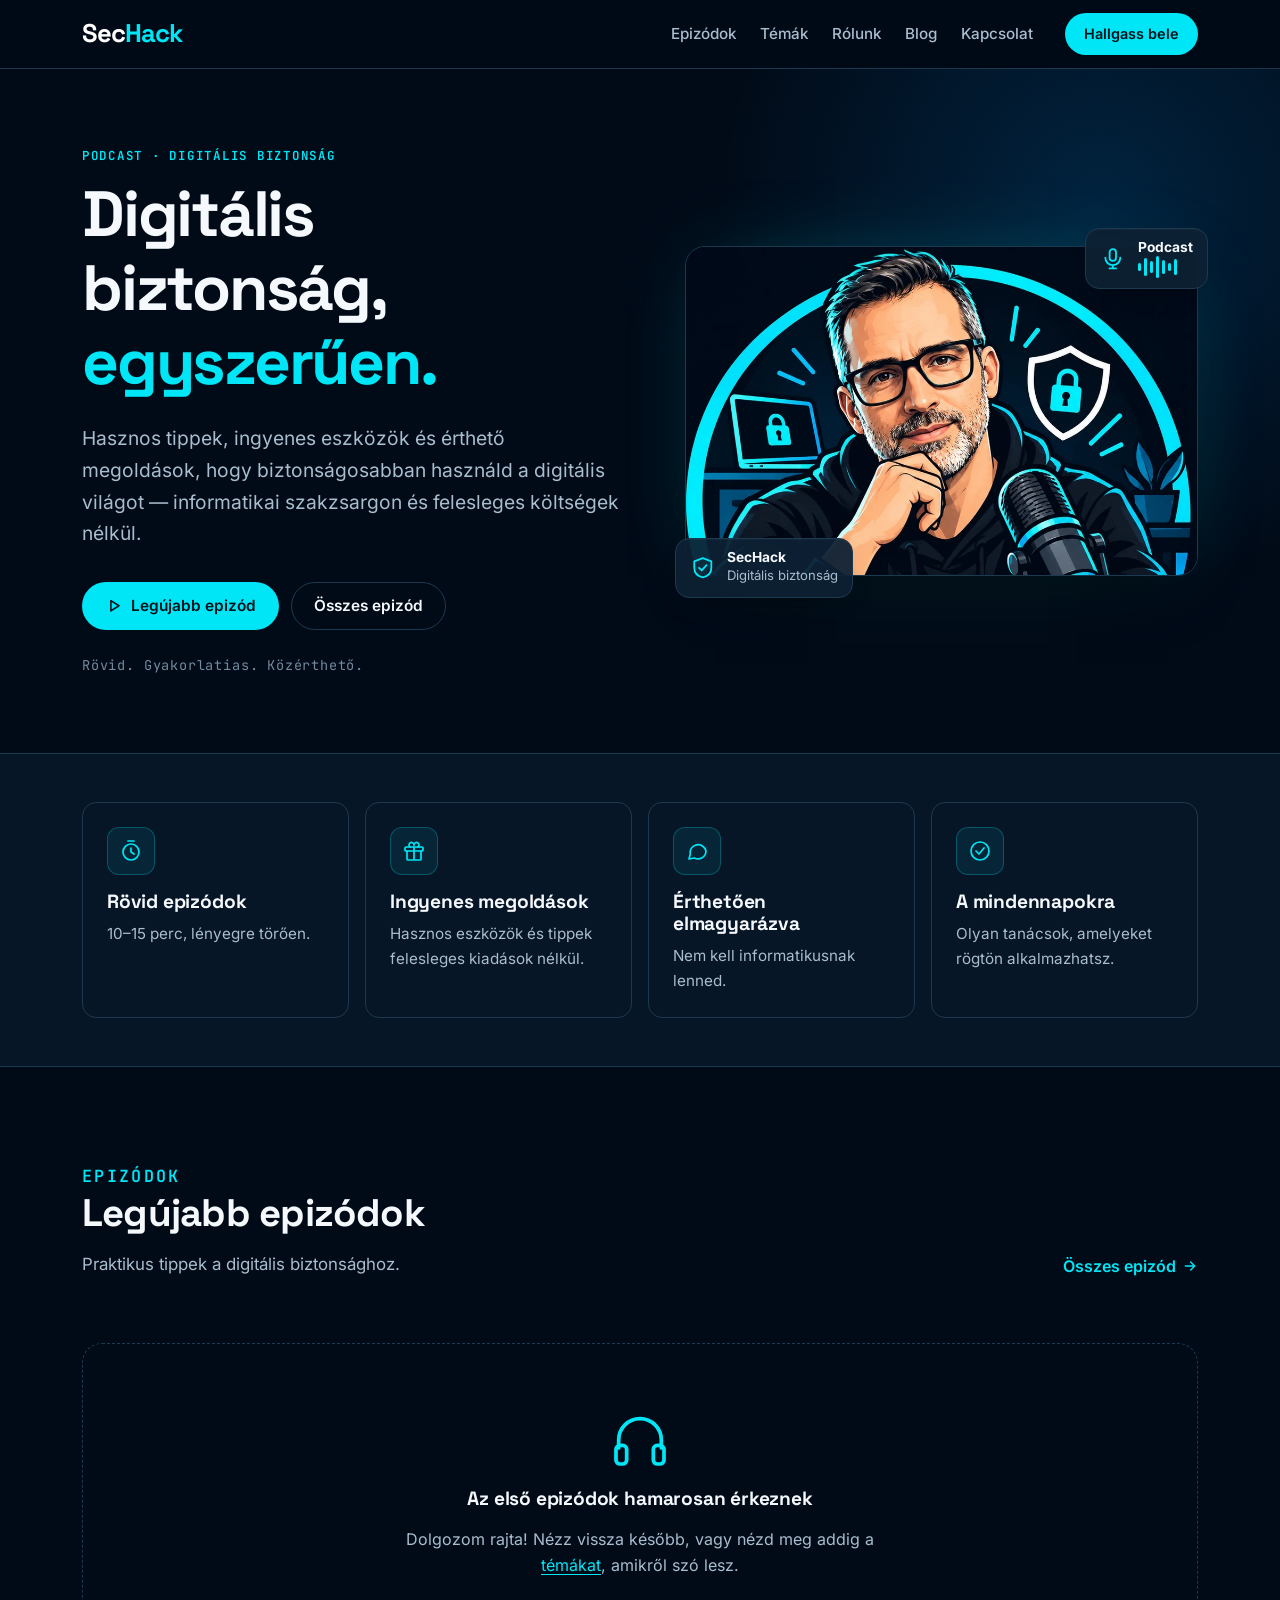
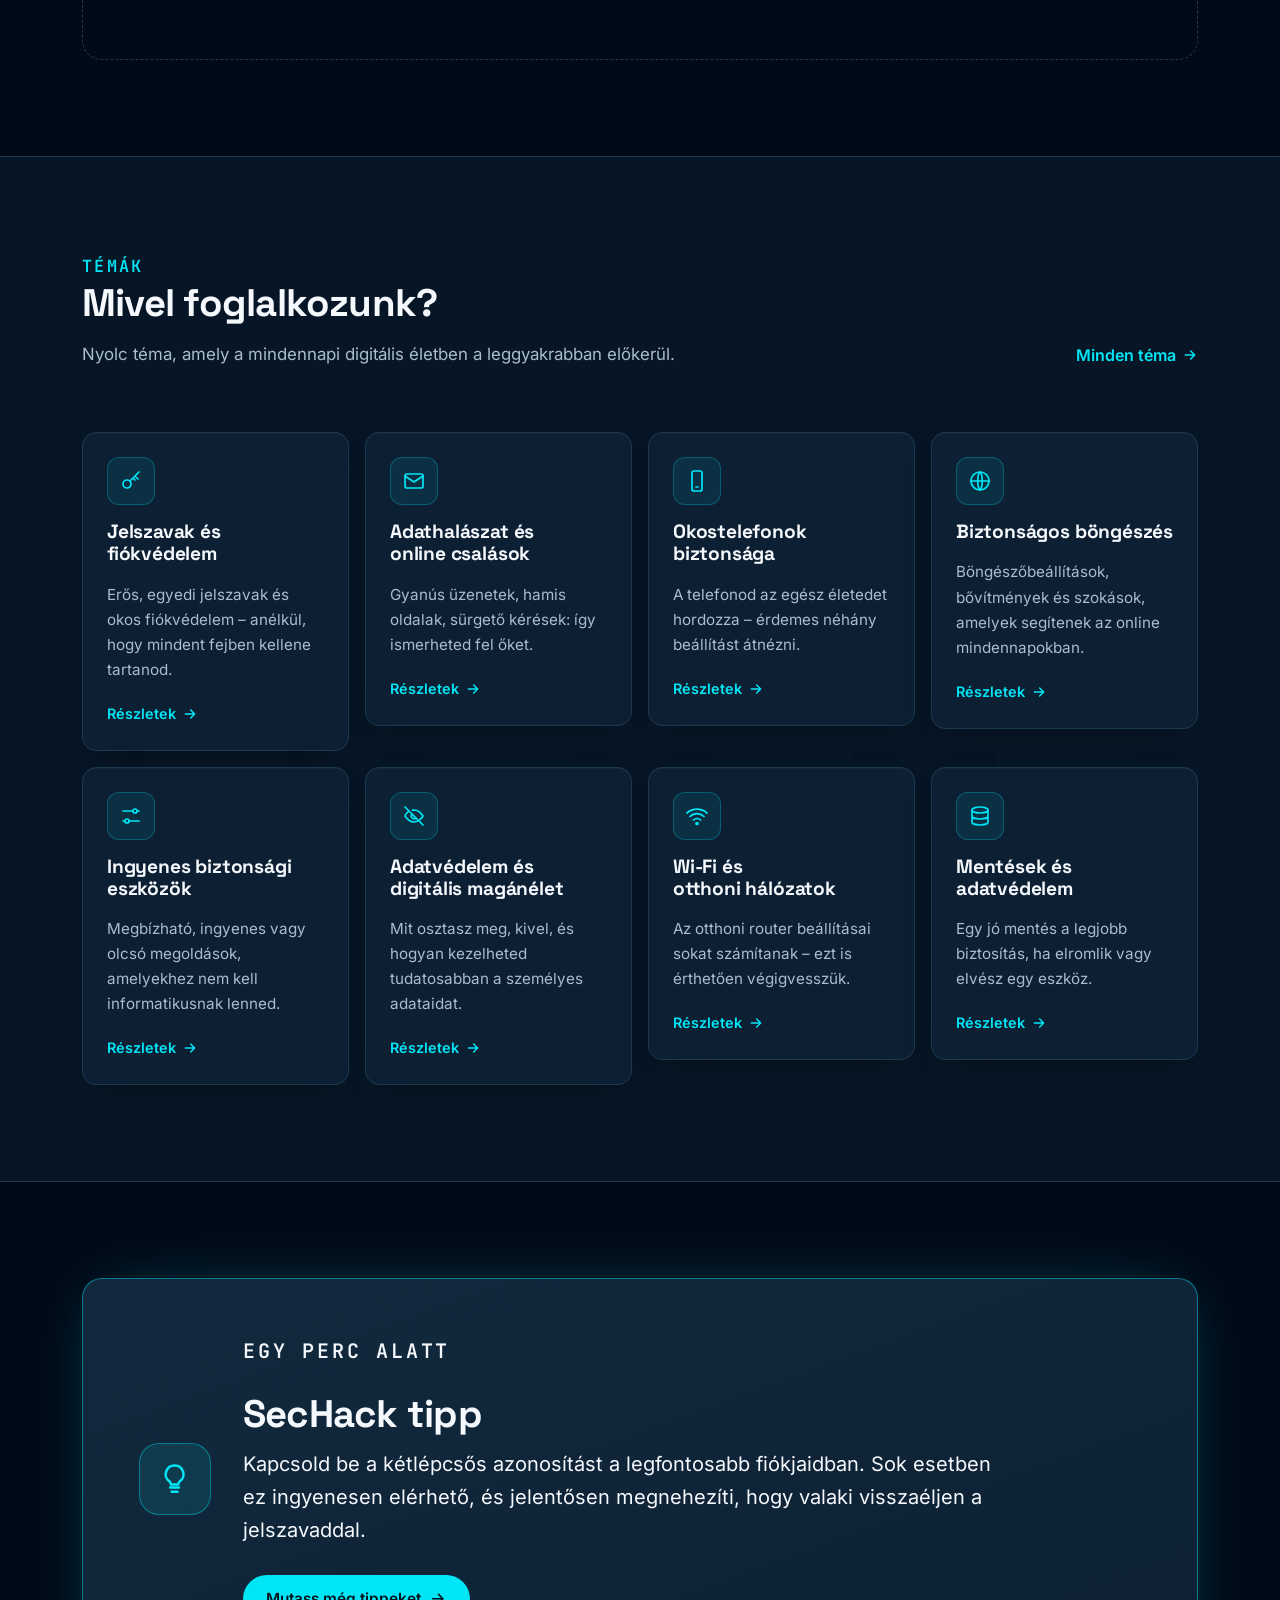
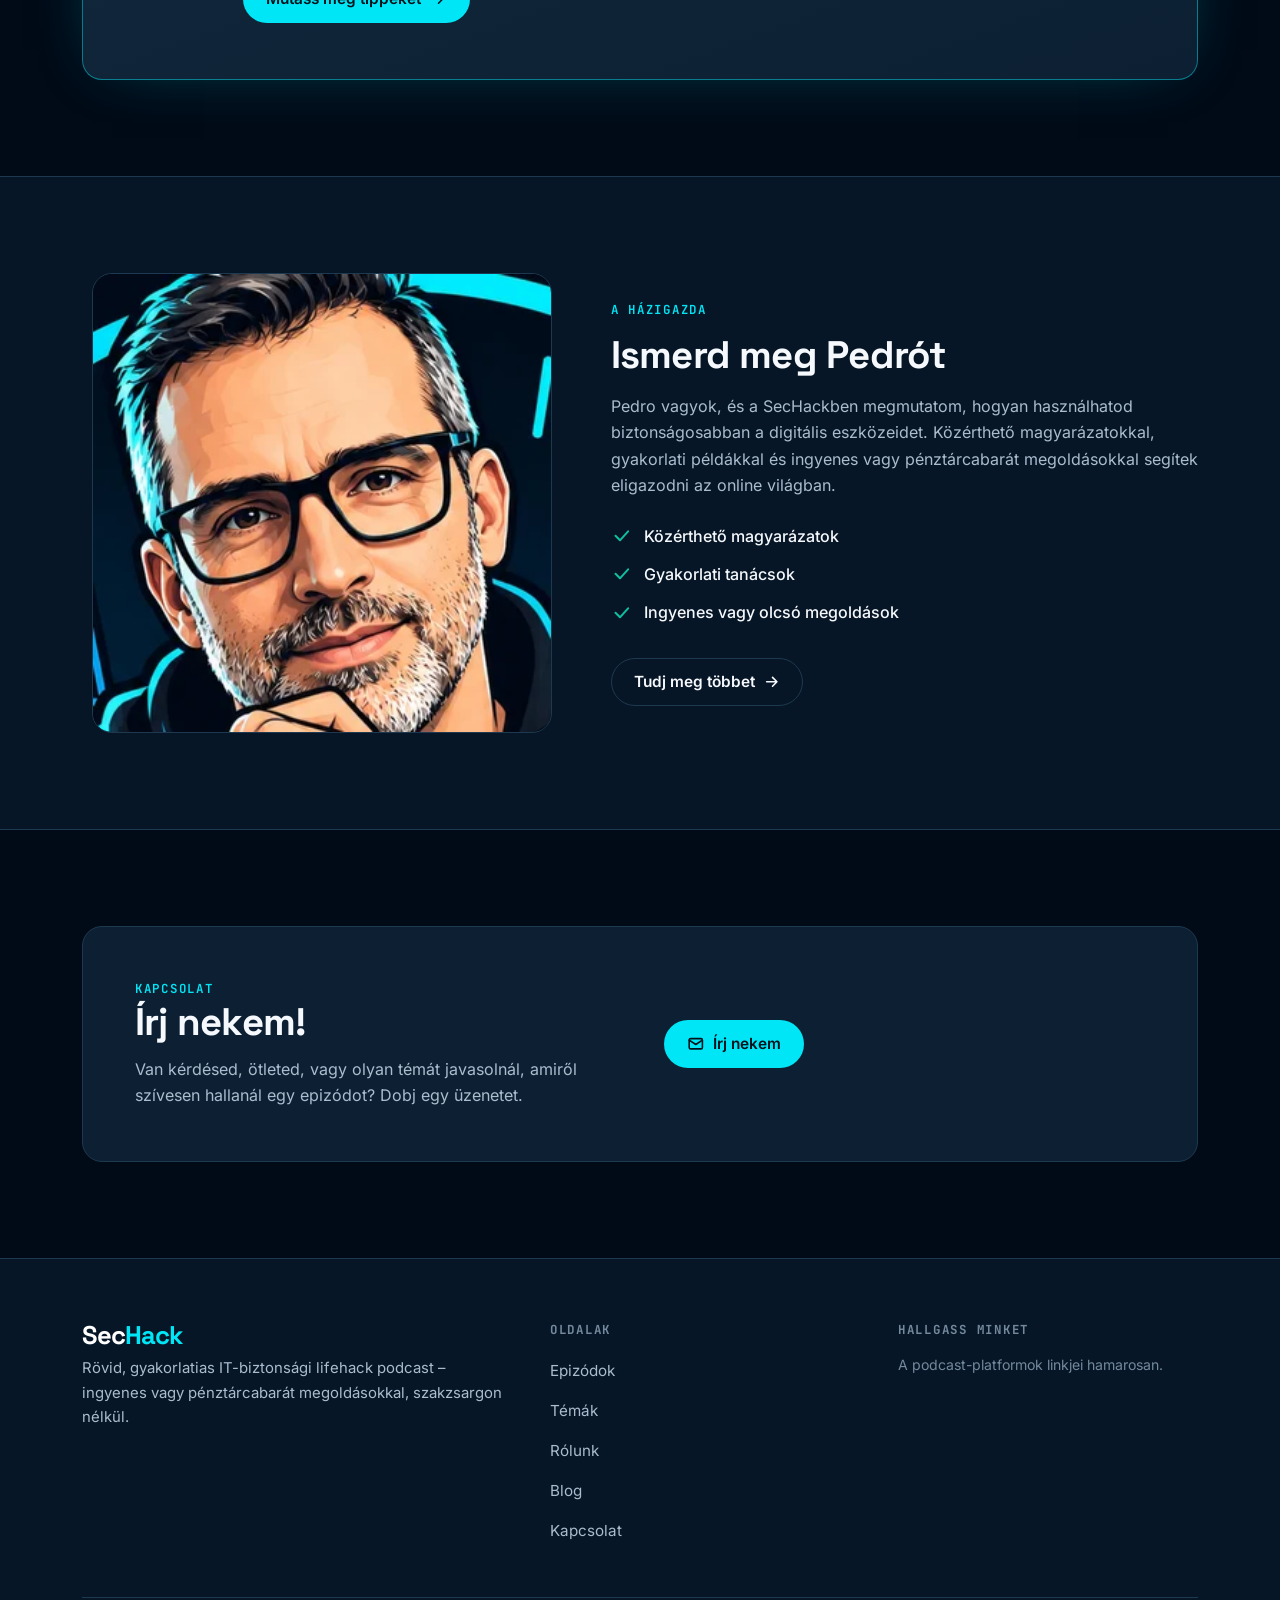
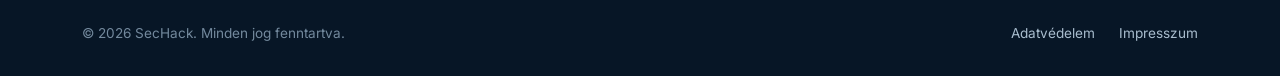
==== index.html @ 72917463 "Add files via upload" ====
<!doctype html>
<html lang="hu">
<head>
<meta charset="utf-8">
<meta name="viewport" content="width=device-width, initial-scale=1">
<script>document.documentElement.classList.add("js");</script>
<title>SecHack – Digitális biztonság, egyszerűen</title>
<meta name="description" content="Gyakorlati IT-biztonsági tippek, ingyenes eszközök és közérthető tanácsok a biztonságosabb digitális mindennapokhoz.">
<meta name="theme-color" content="#010B18">
<link rel="canonical" href="https://sechack.hu/"><!-- CSERÉLD LE a végleges webcímre (lásd README) -->
<meta property="og:type" content="website">
<meta property="og:locale" content="hu_HU">
<meta property="og:site_name" content="SecHack">
<meta property="og:title" content="SecHack – Digitális biztonság, egyszerűen">
<meta property="og:description" content="Gyakorlati IT-biztonsági tippek, ingyenes eszközök és közérthető tanácsok a biztonságosabb digitális mindennapokhoz.">
<meta property="og:url" content="https://sechack.hu/">
<meta property="og:image" content="https://sechack.hu/assets/images/og-image.png">
<meta name="twitter:card" content="summary_large_image">
<link rel="icon" href="assets/images/favicon.svg" type="image/svg+xml">
<link rel="apple-touch-icon" href="assets/images/apple-touch-icon.png">
<link rel="preload" href="assets/fonts/space-grotesk-latin-wght-normal.woff2" as="font" type="font/woff2" crossorigin>
<link rel="preload" href="assets/fonts/inter-latin-wght-normal.woff2" as="font" type="font/woff2" crossorigin>
<link rel="stylesheet" href="assets/css/styles.css">
</head>
<body>
<svg xmlns="http://www.w3.org/2000/svg" width="0" height="0" style="position:absolute" aria-hidden="true" focusable="false"><defs><symbol id="i-mic" viewBox="0 0 24 24"><rect x="9" y="3" width="6" height="11" rx="3"/><path d="M5 11a7 7 0 0 0 14 0M12 18v3M9 21h6"/></symbol><symbol id="i-shield" viewBox="0 0 24 24"><path d="M12 3l8 3v6c0 5-3.5 8-8 9-4.5-1-8-4-8-9V6l8-3z"/></symbol><symbol id="i-shield-check" viewBox="0 0 24 24"><path d="M12 3l8 3v6c0 5-3.5 8-8 9-4.5-1-8-4-8-9V6l8-3z"/><path d="M8.5 12l2.5 2.5 4.5-5"/></symbol><symbol id="i-lock" viewBox="0 0 24 24"><rect x="5" y="11" width="14" height="10" rx="2"/><path d="M8 11V8a4 4 0 0 1 8 0v3"/><path d="M12 15.5v1.5"/></symbol><symbol id="i-key" viewBox="0 0 24 24"><circle cx="8" cy="15" r="4"/><path d="M11 12l9-9M16 7l3 3M14 9l2 2"/></symbol><symbol id="i-mail" viewBox="0 0 24 24"><rect x="3" y="5" width="18" height="14" rx="2"/><path d="M3 7l9 6 9-6"/></symbol><symbol id="i-phone" viewBox="0 0 24 24"><rect x="7" y="2" width="10" height="20" rx="2"/><path d="M11 18h2"/></symbol><symbol id="i-globe" viewBox="0 0 24 24"><circle cx="12" cy="12" r="9"/><path d="M3 12h18M12 3c3 3 3 15 0 18M12 3c-3 3-3 15 0 18"/></symbol><symbol id="i-sliders" viewBox="0 0 24 24"><path d="M4 7h10M18 7h2M4 17h2M10 17h10"/><circle cx="16" cy="7" r="2"/><circle cx="8" cy="17" r="2"/></symbol><symbol id="i-eye-off" viewBox="0 0 24 24"><path d="M3 3l18 18M10.6 6.2A9.6 9.6 0 0 1 12 6c5 0 9 6 9 6a15 15 0 0 1-3 3.5M6.3 7.6C4 9.3 3 12 3 12s4 6 9 6c1.2 0 2.3-.3 3.3-.7M9.9 9.9a3 3 0 0 0 4.2 4.2"/></symbol><symbol id="i-wifi" viewBox="0 0 24 24"><path d="M2 9a15 15 0 0 1 20 0M5 12.5a10 10 0 0 1 14 0M8.5 16a5 5 0 0 1 7 0"/><circle cx="12" cy="19.5" r="1"/></symbol><symbol id="i-database" viewBox="0 0 24 24"><ellipse cx="12" cy="6" rx="8" ry="3"/><path d="M4 6v6c0 1.7 3.6 3 8 3s8-1.3 8-3V6M4 12v6c0 1.7 3.6 3 8 3s8-1.3 8-3v-6"/></symbol><symbol id="i-timer" viewBox="0 0 24 24"><circle cx="12" cy="13" r="8"/><path d="M12 9v4l3 2M9 2h6"/></symbol><symbol id="i-gift" viewBox="0 0 24 24"><rect x="3" y="8" width="18" height="4" rx="1"/><path d="M12 8v13M5 12v8a1 1 0 0 0 1 1h12a1 1 0 0 0 1-1v-8M8 8a2.5 2.5 0 1 1 4-2 2.5 2.5 0 1 1 4 2"/></symbol><symbol id="i-chat" viewBox="0 0 24 24"><path d="M21 12a8 8 0 0 1-11.7 7L4 20l1.2-4.5A8 8 0 1 1 21 12z"/></symbol><symbol id="i-check-circle" viewBox="0 0 24 24"><circle cx="12" cy="12" r="9"/><path d="M8 12l3 3 5-6"/></symbol><symbol id="i-arrow-right" viewBox="0 0 24 24"><path d="M5 12h14M13 6l6 6-6 6"/></symbol><symbol id="i-arrow-up" viewBox="0 0 24 24"><path d="M12 19V5M6 11l6-6 6 6"/></symbol><symbol id="i-chevron-down" viewBox="0 0 24 24"><path d="M6 9l6 6 6-6"/></symbol><symbol id="i-search" viewBox="0 0 24 24"><circle cx="11" cy="11" r="7"/><path d="M20 20l-4-4"/></symbol><symbol id="i-check" viewBox="0 0 24 24"><path d="M5 12l5 5 9-10"/></symbol><symbol id="i-info" viewBox="0 0 24 24"><circle cx="12" cy="12" r="9"/><path d="M12 11v6M12 7.5v.01"/></symbol><symbol id="i-play" viewBox="0 0 24 24"><path d="M8 5v14l11-7z"/></symbol><symbol id="i-calendar" viewBox="0 0 24 24"><rect x="3" y="5" width="18" height="16" rx="2"/><path d="M3 10h18M8 3v4M16 3v4"/></symbol><symbol id="i-headphones" viewBox="0 0 24 24"><path d="M4 15v-3a8 8 0 0 1 16 0v3"/><rect x="3" y="14" width="4" height="7" rx="1.5"/><rect x="17" y="14" width="4" height="7" rx="1.5"/></symbol><symbol id="i-link" viewBox="0 0 24 24"><path d="M10 14a4 4 0 0 0 5.7 0l3-3a4 4 0 0 0-5.7-5.7l-1 1M14 10a4 4 0 0 0-5.7 0l-3 3a4 4 0 0 0 5.7 5.7l1-1"/></symbol><symbol id="i-rss" viewBox="0 0 24 24"><path d="M4 11a9 9 0 0 1 9 9M4 4a16 16 0 0 1 16 16"/><circle cx="5" cy="19" r="1"/></symbol><symbol id="i-bulb" viewBox="0 0 24 24"><path d="M9 18h6M10 21h4M12 3a6 6 0 0 0-3.5 10.9c.6.5 1 1.2 1 2.1h5c0-.9.4-1.6 1-2.1A6 6 0 0 0 12 3z"/></symbol><symbol id="i-alert" viewBox="0 0 24 24"><path d="M12 3l10 18H2L12 3zM12 10v5M12 18v.01"/></symbol><symbol id="i-compass" viewBox="0 0 24 24"><circle cx="12" cy="12" r="9"/><path d="M15.5 8.5l-2 5-5 2 2-5z"/></symbol></defs></svg>
<a class="skip-link" href="#main">Ugrás a tartalomra</a>
<header class="site-header">
  <div class="container site-header__inner">
    <a class="logo" href="index.html" aria-label="SecHack – főoldal">Sec<span>Hack</span></a>
    <button class="nav-toggle" type="button" aria-expanded="false" aria-controls="site-nav" aria-label="Menü megnyitása"><span class="nav-toggle__bars"></span></button>
    <nav class="nav" id="site-nav" aria-label="Főmenü">
      <ul class="nav__list">
<li><a class="nav__link" href="episodes.html">Epizódok</a></li>
<li><a class="nav__link" href="topics.html">Témák</a></li>
<li><a class="nav__link" href="about.html">Rólunk</a></li>
<li><a class="nav__link" href="blog.html">Blog</a></li>
<li><a class="nav__link" href="#kapcsolat">Kapcsolat</a></li>
      </ul>
      <a class="btn btn--primary btn--sm" href="episodes.html">Hallgass bele</a>
    </nav>
  </div>
</header>
<main id="main">
<section class="hero" aria-labelledby="hero-title">
  <div class="container hero__grid">
    <div class="hero__copy">
      <p class="eyebrow">Podcast · Digitális biztonság</p>
      <h1 class="hero__title" id="hero-title">Digitális biztonság, <em>egyszerűen.</em></h1>
      <p class="hero__lead">Hasznos tippek, ingyenes eszközök és érthető megoldások, hogy biztonságosabban használd a digitális világot — informatikai szakzsargon és felesleges költségek nélkül.</p>
      <div class="hero__actions">
        <a class="btn btn--primary" href="#epizodok"><svg class="icon" aria-hidden="true" focusable="false"><use href="#i-play"></use></svg>Legújabb epizód</a>
        <a class="btn btn--ghost" href="episodes.html">Összes epizód</a>
      </div>
      <p class="hero__tagline">Rövid. Gyakorlatias. Közérthető.</p>
    </div>
    <div class="hero__art">
      <img class="hero__portrait" src="assets/images/pedro-portrait.webp" width="960" height="616" alt="Pedro, a SecHack podcast házigazdája kézre támasztott állal, mellette mikrofon, pajzs és lakat ikon" fetchpriority="high">
      <div class="hero__badge hero__badge--wave" aria-hidden="true"><svg class="icon" aria-hidden="true" focusable="false"><use href="#i-mic"></use></svg><div><strong>Podcast</strong><span class="wave"><i></i><i></i><i></i><i></i><i></i><i></i><i></i></span></div></div>
      <div class="hero__badge hero__badge--shield" aria-hidden="true"><svg class="icon" aria-hidden="true" focusable="false"><use href="#i-shield-check"></use></svg><div><strong>SecHack</strong>Digitális biztonság</div></div>
    </div>
  </div>
</section>

<section class="benefits" aria-label="Miért hallgasd a SecHacket?">
  <div class="container"><ul class="grid grid--4"><li class="card"><div class="card__icon"><svg class="icon" aria-hidden="true" focusable="false"><use href="#i-timer"></use></svg></div><h3>Rövid epizódok</h3><p>10–15 perc, lényegre törően.</p></li><li class="card"><div class="card__icon"><svg class="icon" aria-hidden="true" focusable="false"><use href="#i-gift"></use></svg></div><h3>Ingyenes megoldások</h3><p>Hasznos eszközök és tippek felesleges kiadások nélkül.</p></li><li class="card"><div class="card__icon"><svg class="icon" aria-hidden="true" focusable="false"><use href="#i-chat"></use></svg></div><h3>Érthetően elmagyarázva</h3><p>Nem kell informatikusnak lenned.</p></li><li class="card"><div class="card__icon"><svg class="icon" aria-hidden="true" focusable="false"><use href="#i-check-circle"></use></svg></div><h3>A mindennapokra</h3><p>Olyan tanácsok, amelyeket rögtön alkalmazhatsz.</p></li></ul></div>
</section>

<section class="section" id="epizodok" aria-labelledby="ep-title">
  <div class="container">
    <div class="section__head section__head--row">
      <div><p class="eyebrow">Epizódok</p><h2 id="ep-title">Legújabb epizódok</h2><p>Praktikus tippek a digitális biztonsághoz.</p></div>
      <a class="link-arrow" href="episodes.html">Összes epizód <svg class="icon" aria-hidden="true" focusable="false"><use href="#i-arrow-right"></use></svg></a>
    </div>
    <div class="grid grid--3" data-episodes-latest data-limit="3" data-has-episodes hidden></div>
    <div class="empty" data-no-episodes><svg class="icon icon-lg" aria-hidden="true" focusable="false"><use href="#i-headphones"></use></svg><h3>Az első epizódok hamarosan érkeznek</h3><p>Dolgozom rajta! Nézz vissza később, vagy nézd meg addig a <a href="topics.html">témákat</a>, amikről szó lesz.</p></div>
  </div>
</section>

<section class="section section--alt" id="temak" aria-labelledby="topics-title">
  <div class="container">
    <div class="section__head section__head--row">
      <div><p class="eyebrow">Témák</p><h2 id="topics-title">Mivel foglalkozunk?</h2><p>Nyolc téma, amely a mindennapi digitális életben a leggyakrabban előkerül.</p></div>
      <a class="link-arrow" href="topics.html">Minden téma <svg class="icon" aria-hidden="true" focusable="false"><use href="#i-arrow-right"></use></svg></a>
    </div>
    <ul class="grid grid--4"><li><a class="card topic" href="topics.html#jelszavak"><div class="card__icon"><svg class="icon" aria-hidden="true" focusable="false"><use href="#i-key"></use></svg></div><h3>Jelszavak és fiókvédelem</h3><p>Erős, egyedi jelszavak és okos fiókvédelem – anélkül, hogy mindent fejben kellene tartanod.</p><span class="topic__more">Részletek <svg class="icon" aria-hidden="true" focusable="false"><use href="#i-arrow-right"></use></svg></span></a></li><li><a class="card topic" href="topics.html#adathalaszat"><div class="card__icon"><svg class="icon" aria-hidden="true" focusable="false"><use href="#i-mail"></use></svg></div><h3>Adathalászat és online csalások</h3><p>Gyanús üzenetek, hamis oldalak, sürgető kérések: így ismerheted fel őket.</p><span class="topic__more">Részletek <svg class="icon" aria-hidden="true" focusable="false"><use href="#i-arrow-right"></use></svg></span></a></li><li><a class="card topic" href="topics.html#telefon"><div class="card__icon"><svg class="icon" aria-hidden="true" focusable="false"><use href="#i-phone"></use></svg></div><h3>Okostelefonok biztonsága</h3><p>A telefonod az egész életedet hordozza – érdemes néhány beállítást átnézni.</p><span class="topic__more">Részletek <svg class="icon" aria-hidden="true" focusable="false"><use href="#i-arrow-right"></use></svg></span></a></li><li><a class="card topic" href="topics.html#bongeszes"><div class="card__icon"><svg class="icon" aria-hidden="true" focusable="false"><use href="#i-globe"></use></svg></div><h3>Biztonságos böngészés</h3><p>Böngészőbeállítások, bővítmények és szokások, amelyek segítenek az online mindennapokban.</p><span class="topic__more">Részletek <svg class="icon" aria-hidden="true" focusable="false"><use href="#i-arrow-right"></use></svg></span></a></li><li><a class="card topic" href="topics.html#eszkozok"><div class="card__icon"><svg class="icon" aria-hidden="true" focusable="false"><use href="#i-sliders"></use></svg></div><h3>Ingyenes biztonsági eszközök</h3><p>Megbízható, ingyenes vagy olcsó megoldások, amelyekhez nem kell informatikusnak lenned.</p><span class="topic__more">Részletek <svg class="icon" aria-hidden="true" focusable="false"><use href="#i-arrow-right"></use></svg></span></a></li><li><a class="card topic" href="topics.html#adatvedelem"><div class="card__icon"><svg class="icon" aria-hidden="true" focusable="false"><use href="#i-eye-off"></use></svg></div><h3>Adatvédelem és digitális magánélet</h3><p>Mit osztasz meg, kivel, és hogyan kezelheted tudatosabban a személyes adataidat.</p><span class="topic__more">Részletek <svg class="icon" aria-hidden="true" focusable="false"><use href="#i-arrow-right"></use></svg></span></a></li><li><a class="card topic" href="topics.html#wifi"><div class="card__icon"><svg class="icon" aria-hidden="true" focusable="false"><use href="#i-wifi"></use></svg></div><h3>Wi-Fi és otthoni hálózatok</h3><p>Az otthoni router beállításai sokat számítanak – ezt is érthetően végigvesszük.</p><span class="topic__more">Részletek <svg class="icon" aria-hidden="true" focusable="false"><use href="#i-arrow-right"></use></svg></span></a></li><li><a class="card topic" href="topics.html#mentesek"><div class="card__icon"><svg class="icon" aria-hidden="true" focusable="false"><use href="#i-database"></use></svg></div><h3>Mentések és adatvédelem</h3><p>Egy jó mentés a legjobb biztosítás, ha elromlik vagy elvész egy eszköz.</p><span class="topic__more">Részletek <svg class="icon" aria-hidden="true" focusable="false"><use href="#i-arrow-right"></use></svg></span></a></li></ul>
  </div>
</section>

<section class="section" aria-labelledby="tip-title">
  <div class="container">
    <div class="tip">
      <div class="tip__icon"><svg class="icon" aria-hidden="true" focusable="false"><use href="#i-bulb"></use></svg></div>
      <div>
        <p class="eyebrow">Egy perc alatt</p>
        <h2 id="tip-title">SecHack tipp</h2>
        <p>Kapcsold be a kétlépcsős azonosítást a legfontosabb fiókjaidban. Sok esetben ez ingyenesen elérhető, és jelentősen megnehezíti, hogy valaki visszaéljen a jelszavaddal.</p>
        <a class="btn btn--primary" href="blog.html">Mutass még tippeket <svg class="icon" aria-hidden="true" focusable="false"><use href="#i-arrow-right"></use></svg></a>
      </div>
    </div>
  </div>
</section>

<section class="section section--alt" aria-labelledby="about-title">
  <div class="container about">
    <div class="about__media"><img src="assets/images/pedro-avatar.webp" width="320" height="320" loading="lazy" alt="Pedro rajzolt portréja szemüvegben, kezét az álla alá támasztva"></div>
    <div>
      <p class="eyebrow">A házigazda</p>
      <h2 id="about-title">Ismerd meg Pedrót</h2>
      <p>Pedro vagyok, és a SecHackben megmutatom, hogyan használhatod biztonságosabban a digitális eszközeidet. Közérthető magyarázatokkal, gyakorlati példákkal és ingyenes vagy pénztárcabarát megoldásokkal segítek eligazodni az online világban.</p>
      <ul class="checklist">
        <li><svg class="icon" aria-hidden="true" focusable="false"><use href="#i-check"></use></svg>Közérthető magyarázatok</li>
        <li><svg class="icon" aria-hidden="true" focusable="false"><use href="#i-check"></use></svg>Gyakorlati tanácsok</li>
        <li><svg class="icon" aria-hidden="true" focusable="false"><use href="#i-check"></use></svg>Ingyenes vagy olcsó megoldások</li>
      </ul>
      <a class="btn btn--ghost" href="about.html">Tudj meg többet <svg class="icon" aria-hidden="true" focusable="false"><use href="#i-arrow-right"></use></svg></a>
    </div>
  </div>
</section>

<section class="section" id="kapcsolat" aria-labelledby="contact-title">
  <div class="container">
    <div class="contact-box">
      <div>
        <p class="eyebrow">Kapcsolat</p>
        <h2 id="contact-title">Írj nekem!</h2>
        <p>Van kérdésed, ötleted, vagy olyan témát javasolnál, amiről szívesen hallanál egy epizódot? Dobj egy üzenetet.</p>
      </div>
      <div data-contact><p class="footer__muted">A kapcsolati e-mail-cím hamarosan ide kerül.</p></div>
    </div>
  </div>
</section>

</main>
<footer class="site-footer">
  <div class="container">
    <div class="footer__grid">
      <div class="footer__brand">
        <a class="logo" href="index.html" aria-label="SecHack – főoldal">Sec<span>Hack</span></a>
        <p>Rövid, gyakorlatias IT-biztonsági lifehack podcast – ingyenes vagy pénztárcabarát megoldásokkal, szakzsargon nélkül.</p>
      </div>
      <div>
        <h2 class="footer__title">Oldalak</h2>
        <ul class="footer__links">
          <li><a href="episodes.html">Epizódok</a></li>
          <li><a href="topics.html">Témák</a></li>
          <li><a href="about.html">Rólunk</a></li>
          <li><a href="blog.html">Blog</a></li>
          <li><a href="index.html#kapcsolat">Kapcsolat</a></li>
        </ul>
      </div>
      <div>
        <h2 class="footer__title">Hallgass minket</h2>
        <div data-platforms><p class="footer__muted">A podcast-platformok linkjei hamarosan.</p></div>
      </div>
    </div>
    <div class="footer__bottom">
      <p>© <span data-year>2026</span> SecHack. Minden jog fenntartva.</p>
      <nav aria-label="Jogi információk"><a href="adatvedelem.html">Adatvédelem</a><a href="impresszum.html">Impresszum</a></nav>
    </div>
  </div>
</footer>
<button class="to-top" type="button" aria-label="Vissza a tetejére"><svg class="icon" aria-hidden="true" focusable="false"><use href="#i-arrow-up"></use></svg></button>
<script src="assets/js/data.js"></script>
<script src="assets/js/main.js"></script>
</body>
</html>
---- assets/css/styles.css ----
/* ==========================================================================
   SecHack — fő stíluslap
   Tartalom: 1 Betűtípusok · 2 Design tokenek · 3 Alapok · 4 Elrendezés
   5 Gombok · 6 Fejléc · 7 Hero · 8 Kártyák · 9 Szekciók · 10 Oldal-specifikus
   11 Lábléc · 12 Segédek · 13 Reszponzív
   ========================================================================== */

/* 1. Betűtípusok (saját szerverről, GDPR-barát: nincs külső Google kérés) ---- */
@font-face {
  font-family: "Space Grotesk";
  src: url("../fonts/space-grotesk-latin-ext-wght-normal.woff2") format("woff2");
  font-weight: 300 700; font-display: swap;
  unicode-range: U+0100-02BA, U+02BD-02C5, U+02C7-02CC, U+02CE-02D7, U+02DD-02FF, U+0304, U+0308, U+0329, U+1D00-1DBF, U+1E00-1E9F, U+1EF2-1EFF, U+2020, U+20A0-20AB, U+20AD-20C0, U+2113, U+2C60-2C7F, U+A720-A7FF;
}
@font-face {
  font-family: "Space Grotesk";
  src: url("../fonts/space-grotesk-latin-wght-normal.woff2") format("woff2");
  font-weight: 300 700; font-display: swap;
  unicode-range: U+0000-00FF, U+0131, U+0152-0153, U+02BB-02BC, U+02C6, U+02DA, U+02DC, U+0304, U+0308, U+0329, U+2000-206F, U+20AC, U+2122, U+2191, U+2193, U+2212, U+2215, U+FEFF, U+FFFD;
}
@font-face {
  font-family: "Inter";
  src: url("../fonts/inter-latin-ext-wght-normal.woff2") format("woff2");
  font-weight: 100 900; font-display: swap;
  unicode-range: U+0100-02BA, U+02BD-02C5, U+02C7-02CC, U+02CE-02D7, U+02DD-02FF, U+0304, U+0308, U+0329, U+1D00-1DBF, U+1E00-1E9F, U+1EF2-1EFF, U+2020, U+20A0-20AB, U+20AD-20C0, U+2113, U+2C60-2C7F, U+A720-A7FF;
}
@font-face {
  font-family: "Inter";
  src: url("../fonts/inter-latin-wght-normal.woff2") format("woff2");
  font-weight: 100 900; font-display: swap;
  unicode-range: U+0000-00FF, U+0131, U+0152-0153, U+02BB-02BC, U+02C6, U+02DA, U+02DC, U+0304, U+0308, U+0329, U+2000-206F, U+20AC, U+2122, U+2191, U+2193, U+2212, U+2215, U+FEFF, U+FFFD;
}
@font-face {
  font-family: "JetBrains Mono";
  src: url("../fonts/jetbrains-mono-latin-ext-wght-normal.woff2") format("woff2");
  font-weight: 100 800; font-display: swap;
  unicode-range: U+0100-02BA, U+02BD-02C5, U+02C7-02CC, U+02CE-02D7, U+02DD-02FF, U+0304, U+0308, U+0329, U+1D00-1DBF, U+1E00-1E9F, U+1EF2-1EFF, U+2020, U+20A0-20AB, U+20AD-20C0, U+2113, U+2C60-2C7F, U+A720-A7FF;
}
@font-face {
  font-family: "JetBrains Mono";
  src: url("../fonts/jetbrains-mono-latin-wght-normal.woff2") format("woff2");
  font-weight: 100 800; font-display: swap;
  unicode-range: U+0000-00FF, U+0131, U+0152-0153, U+02BB-02BC, U+02C6, U+02DA, U+02DC, U+0304, U+0308, U+0329, U+2000-206F, U+20AC, U+2122, U+2191, U+2193, U+2212, U+2215, U+FEFF, U+FFFD;
}

/* 2. Design tokenek ---------------------------------------------------------- */
:root {
  --bg: #010b18;
  --bg-2: #071626;
  --surface: #0d2033;
  --surface-2: #12293d;
  --cyan: #00e6f6;
  --blue: #0084db;
  --text: #f5f8fc;
  --text-2: #a9bdce;
  --text-3: #73899d;
  --border: #1d394f;
  --success: #10bfa0;
  --warning: #f6a609;
  --danger: #ff7a7a;

  --font-head: "Space Grotesk", "Inter", system-ui, -apple-system, "Segoe UI", Roboto, sans-serif;
  --font-body: "Inter", system-ui, -apple-system, "Segoe UI", Roboto, "Helvetica Neue", Arial, sans-serif;
  --font-mono: "JetBrains Mono", ui-monospace, SFMono-Regular, Menlo, Consolas, monospace;

  --s-1: 4px; --s-2: 8px; --s-3: 12px; --s-4: 16px; --s-5: 24px;
  --s-6: 32px; --s-7: 48px; --s-8: 64px; --s-9: 96px;

  --r-sm: 8px; --r-md: 14px; --r-lg: 20px; --r-pill: 999px;
  --shadow-card: 0 1px 0 rgba(255,255,255,.03) inset, 0 10px 30px -18px rgba(0,0,0,.8);
  --glow: 0 0 0 1px rgba(0,230,246,.35), 0 8px 28px -10px rgba(0,230,246,.45);
  --container: 1180px;
  --header-h: 68px;
}

/* 3. Alapok ------------------------------------------------------------------ */
*, *::before, *::after { box-sizing: border-box; }
html { -webkit-text-size-adjust: 100%; scroll-behavior: smooth; scroll-padding-top: calc(var(--header-h) + 16px); }
body {
  margin: 0; background: var(--bg); color: var(--text);
  font-family: var(--font-body); font-size: 1rem; line-height: 1.65;
  -webkit-font-smoothing: antialiased; overflow-x: hidden;
}
img, svg { display: block; max-width: 100%; }
img { height: auto; }
h1, h2, h3, h4 { font-family: var(--font-head); line-height: 1.15; letter-spacing: -0.02em; margin: 0 0 var(--s-4); font-weight: 700; text-wrap: balance; }
h1 { font-size: clamp(2.2rem, 6.2vw, 4rem); letter-spacing: -0.035em; }
h2 { font-size: clamp(1.65rem, 3.6vw, 2.4rem); }
h3 { font-size: 1.2rem; letter-spacing: -0.01em; }
p { margin: 0 0 var(--s-4); color: var(--text-2); }
a { color: var(--cyan); text-decoration-thickness: 1px; text-underline-offset: 3px; }
a:hover { color: #7ff3fb; }
ul { margin: 0; padding: 0; list-style: none; }
button, input { font: inherit; color: inherit; }
:focus-visible { outline: 3px solid var(--cyan); outline-offset: 3px; border-radius: 6px; }
::selection { background: rgba(0,230,246,.3); }
.icon { width: 1.5rem; height: 1.5rem; fill: none; stroke: currentColor; stroke-width: 1.7; stroke-linecap: round; stroke-linejoin: round; flex: none; }
.sr-only { position: absolute; width: 1px; height: 1px; margin: -1px; padding: 0; overflow: hidden; clip: rect(0,0,0,0); white-space: nowrap; border: 0; }
.skip-link { position: absolute; left: var(--s-4); top: -100px; z-index: 200; background: var(--cyan); color: #001018; font-weight: 700; padding: var(--s-3) var(--s-4); border-radius: var(--r-sm); text-decoration: none; }
.skip-link:focus { top: var(--s-3); }

/* 4. Elrendezés -------------------------------------------------------------- */
.container { width: 100%; max-width: var(--container); margin-inline: auto; padding-inline: 20px; }
.section { padding-block: clamp(56px, 8vw, 96px); }
.section--alt { background: var(--bg-2); border-block: 1px solid var(--border); }
.section__head { max-width: 640px; margin-bottom: var(--s-7); }
.section__head p { font-size: 1.05rem; margin: 0; }
.section__head--row { max-width: none; display: flex; align-items: end; justify-content: space-between; gap: var(--s-5); flex-wrap: wrap; }
.section__head--row > div { max-width: 640px; }
.eyebrow { font-family: var(--font-mono); font-size: .78rem; letter-spacing: .14em; text-transform: uppercase; color: var(--cyan); margin: 0 0 var(--s-3); font-weight: 600; }

/* 5. Gombok ------------------------------------------------------------------ */
.btn {
  display: inline-flex; align-items: center; justify-content: center; gap: var(--s-2);
  min-height: 48px; padding: 0 22px; border-radius: var(--r-pill);
  font-family: var(--font-body); font-weight: 600; font-size: .96rem; line-height: 1;
  text-decoration: none; border: 1.5px solid transparent; cursor: pointer;
  transition: background-color .18s, border-color .18s, color .18s, box-shadow .18s, transform .18s;
}
.btn .icon { width: 1.1rem; height: 1.1rem; stroke-width: 2.2; }
.btn--primary { background: var(--cyan); color: #00131c; }
.btn--primary:hover { background: #5cf1fb; color: #00131c; box-shadow: var(--glow); }
.btn--ghost { background: transparent; color: var(--text); border-color: var(--border); }
.btn--ghost:hover { border-color: var(--cyan); color: var(--cyan); }
.btn--sm { min-height: 42px; padding: 0 18px; font-size: .9rem; }
.btn--block { width: 100%; }
.btn--disabled, .btn:disabled { background: var(--surface); color: var(--text-3); border-color: var(--border); cursor: not-allowed; box-shadow: none; }
.link-arrow { display: inline-flex; align-items: center; gap: 6px; font-weight: 600; text-decoration: none; }
.link-arrow .icon { width: 1rem; height: 1rem; stroke-width: 2.2; transition: transform .18s; }
.link-arrow:hover .icon { transform: translateX(3px); }

/* 6. Fejléc és navigáció ---------------------------------------------------- */
.site-header { position: sticky; top: 0; z-index: 100; background: rgba(1,11,24,.94); border-bottom: 1px solid var(--border); backdrop-filter: blur(8px); }
.site-header__inner { display: flex; align-items: center; justify-content: space-between; gap: var(--s-5); height: var(--header-h); }
.logo { font-family: var(--font-head); font-weight: 700; font-size: 1.6rem; letter-spacing: -0.04em; color: #fff; text-decoration: none; line-height: 1; display: inline-flex; align-items: center; }
.logo:hover { color: #fff; }
.logo span { color: var(--cyan); }
.nav { display: flex; align-items: center; gap: var(--s-6); }
.nav__list { display: flex; gap: var(--s-5); }
.nav__link { display: inline-flex; align-items: center; min-height: 44px; color: var(--text-2); text-decoration: none; font-weight: 500; font-size: .95rem; position: relative; }
.nav__link:hover { color: var(--text); }
.nav__link[aria-current="page"] { color: var(--cyan); }
.nav__link[aria-current="page"]::after { content: ""; position: absolute; left: 0; right: 0; bottom: 6px; height: 2px; background: var(--cyan); border-radius: 2px; }
.nav-toggle { display: none; width: 44px; height: 44px; border: 1px solid var(--border); background: var(--surface); border-radius: var(--r-sm); cursor: pointer; align-items: center; justify-content: center; }
.nav-toggle__bars, .nav-toggle__bars::before, .nav-toggle__bars::after { display: block; width: 20px; height: 2px; background: var(--text); border-radius: 2px; transition: transform .2s, background-color .2s; }
.nav-toggle__bars { position: relative; }
.nav-toggle__bars::before, .nav-toggle__bars::after { content: ""; position: absolute; left: 0; }
.nav-toggle__bars::before { top: -6px; }
.nav-toggle__bars::after { top: 6px; }
.nav-toggle[aria-expanded="true"] .nav-toggle__bars { background: transparent; }
.nav-toggle[aria-expanded="true"] .nav-toggle__bars::before { transform: translateY(6px) rotate(45deg); }
.nav-toggle[aria-expanded="true"] .nav-toggle__bars::after { transform: translateY(-6px) rotate(-45deg); }

/* 7. Hero -------------------------------------------------------------------- */
.hero { position: relative; padding-block: clamp(40px, 6vw, 88px) clamp(48px, 6vw, 80px); overflow: hidden; }
.hero::before { content: ""; position: absolute; width: 760px; height: 760px; right: -200px; top: -240px; background: radial-gradient(closest-side, rgba(0,132,219,.2), transparent); pointer-events: none; }
.hero__grid { position: relative; display: grid; gap: var(--s-7); grid-template-columns: 1fr; align-items: center; }
.hero__title { margin-bottom: var(--s-5); }
.hero__title em { font-style: normal; color: var(--cyan); }
.hero__lead { font-size: clamp(1.02rem, 2.2vw, 1.2rem); max-width: 34em; margin-bottom: var(--s-6); }
.hero__actions { display: flex; flex-wrap: wrap; gap: var(--s-3); margin-bottom: var(--s-5); }
.hero__tagline { font-family: var(--font-mono); font-size: .85rem; letter-spacing: .06em; color: var(--text-3); margin: 0; }
.hero__art { position: relative; max-width: 600px; width: 100%; margin-inline: auto; }
.hero__portrait { border-radius: var(--r-lg); border: 1px solid var(--border); background: var(--bg-2); aspect-ratio: 960 / 616; width: 100%; object-fit: cover; box-shadow: 0 30px 60px -30px rgba(0,0,0,.9), 0 0 80px -30px rgba(0,230,246,.35); }
.hero__badge { position: absolute; display: flex; align-items: center; gap: var(--s-3); background: rgba(13,32,51,.94); border: 1px solid var(--border); border-radius: var(--r-md); padding: 10px 14px; font-size: .82rem; color: var(--text-2); box-shadow: var(--shadow-card); }
.hero__badge strong { display: block; color: var(--text); font-size: .86rem; line-height: 1.2; }
.hero__badge .icon { width: 1.6rem; height: 1.6rem; color: var(--cyan); }
.hero__badge--shield { left: -10px; bottom: -22px; }
.hero__badge--wave { right: -10px; top: -18px; }
.wave { display: inline-flex; align-items: center; gap: 3px; height: 22px; }
.wave i { display: block; width: 3px; border-radius: 2px; background: var(--cyan); height: 40%; }
.wave i:nth-child(2) { height: 80%; } .wave i:nth-child(3) { height: 55%; } .wave i:nth-child(4) { height: 100%; } .wave i:nth-child(5) { height: 65%; } .wave i:nth-child(6) { height: 35%; } .wave i:nth-child(7) { height: 75%; }
@media (prefers-reduced-motion: no-preference) {
  .wave i { animation: wave 1.6s ease-in-out infinite; }
  .wave i:nth-child(2) { animation-delay: .15s; } .wave i:nth-child(3) { animation-delay: .3s; } .wave i:nth-child(4) { animation-delay: .45s; } .wave i:nth-child(5) { animation-delay: .6s; } .wave i:nth-child(6) { animation-delay: .75s; } .wave i:nth-child(7) { animation-delay: .9s; }
  @keyframes wave { 0%, 100% { transform: scaleY(.55); } 50% { transform: scaleY(1); } }
}

/* 8. Kártyák ------------------------------------------------------------------ */
.grid { display: grid; gap: var(--s-4); }
.grid--4 { grid-template-columns: repeat(auto-fit, minmax(230px, 1fr)); }
.grid--3 { grid-template-columns: repeat(auto-fill, minmax(min(100%, 300px), 1fr)); }
.card { background: var(--surface); border: 1px solid var(--border); border-radius: var(--r-md); padding: var(--s-5); box-shadow: var(--shadow-card); transition: border-color .2s, transform .2s, background-color .2s; }
a.card, .card--hover { text-decoration: none; color: inherit; }
a.card:hover, .card--hover:hover { border-color: rgba(0,230,246,.55); background: var(--surface-2); transform: translateY(-2px); }
.card__icon { width: 48px; height: 48px; display: grid; place-items: center; border-radius: 12px; background: rgba(0,230,246,.08); border: 1px solid rgba(0,230,246,.25); color: var(--cyan); margin-bottom: var(--s-4); }
.card__icon .icon { width: 1.5rem; height: 1.5rem; }
.card h3 { margin-bottom: var(--s-2); color: var(--text); }
.card p { margin: 0; font-size: .95rem; }
.benefits { background: var(--bg-2); border-block: 1px solid var(--border); padding-block: var(--s-7); }
.benefits .card { background: transparent; box-shadow: none; }

/* Epizódkártya */
.episode { display: flex; flex-direction: column; padding: 0; overflow: hidden; }
.episode__thumb { position: relative; aspect-ratio: 16 / 9; background: linear-gradient(135deg, #071626, #0d2033); border-bottom: 1px solid var(--border); overflow: hidden; }
.episode__thumb img { width: 100%; height: 100%; object-fit: cover; object-position: 50% 20%; opacity: .85; }
.episode__thumb::after { content: ""; position: absolute; inset: 0; background: linear-gradient(180deg, rgba(1,11,24,.05), rgba(1,11,24,.7)); }
.episode__num { position: absolute; z-index: 1; left: 14px; top: 12px; font-family: var(--font-mono); font-weight: 700; font-size: .85rem; background: rgba(1,11,24,.85); border: 1px solid var(--border); border-radius: var(--r-sm); padding: 4px 10px; }
.episode__topicicon { position: absolute; z-index: 1; right: 14px; bottom: 12px; width: 44px; height: 44px; display: grid; place-items: center; border-radius: 12px; background: rgba(1,11,24,.85); border: 1px solid rgba(0,230,246,.4); color: var(--cyan); }
.episode__body { display: flex; flex-direction: column; gap: var(--s-3); padding: var(--s-5); flex: 1; }
.episode__meta { display: flex; flex-wrap: wrap; align-items: center; gap: var(--s-2); }
.episode__title { font-size: 1.2rem; margin: 0; color: var(--text); }
.episode__desc { margin: 0; font-size: .93rem; }
.episode__info { display: flex; flex-wrap: wrap; gap: var(--s-2) var(--s-4); font-size: .82rem; color: var(--text-3); font-family: var(--font-mono); margin-top: auto; padding-top: var(--s-2); }
.episode__info span { display: inline-flex; align-items: center; gap: 6px; }
.episode__info .icon { width: .95rem; height: .95rem; }
.episode__actions { padding: 0 var(--s-5) var(--s-5); }

.tag { display: inline-block; font-family: var(--font-mono); font-size: .7rem; font-weight: 600; letter-spacing: .1em; text-transform: uppercase; padding: 4px 10px; border-radius: var(--r-pill); color: var(--cyan); background: rgba(0,230,246,.08); border: 1px solid rgba(0,230,246,.3); }
.badge-demo { display: inline-block; font-family: var(--font-mono); font-size: .68rem; font-weight: 600; letter-spacing: .06em; text-transform: uppercase; padding: 4px 10px; border-radius: var(--r-pill); color: var(--warning); background: rgba(246,166,9,.1); border: 1px solid rgba(246,166,9,.4); }
.badge-soon { color: var(--text-2); background: rgba(169,189,206,.08); border-color: var(--border); }

/* Téma kártya */
.topic { display: flex; flex-direction: column; gap: var(--s-2); }
.topic .card__icon { margin-bottom: var(--s-2); }
.topic__more { margin-top: auto; padding-top: var(--s-3); color: var(--cyan); font-weight: 600; font-size: .9rem; display: inline-flex; align-items: center; gap: 6px; }
.topic__more .icon { width: 1rem; height: 1rem; stroke-width: 2.2; transition: transform .18s; }
a.topic:hover .topic__more .icon { transform: translateX(3px); }

/* 9. Szekciók ----------------------------------------------------------------- */
/* Tipp */
.tip { position: relative; display: grid; gap: var(--s-6); align-items: center; background: linear-gradient(160deg, var(--surface-2), var(--surface)); border: 1px solid rgba(0,230,246,.45); border-radius: var(--r-lg); padding: clamp(28px, 5vw, 56px); box-shadow: 0 0 60px -30px rgba(0,230,246,.5); overflow: hidden; }
.tip__icon { width: 72px; height: 72px; display: grid; place-items: center; border-radius: 20px; background: rgba(0,230,246,.1); border: 1px solid rgba(0,230,246,.4); color: var(--cyan); }
.tip__icon .icon { width: 2.2rem; height: 2.2rem; }
.tip h2 { margin-bottom: var(--s-3); }
.tip p { font-size: clamp(1.05rem, 2.4vw, 1.25rem); color: var(--text); max-width: 38em; margin-bottom: var(--s-5); }
.tip .btn { margin-top: var(--s-1); }

/* Rólunk blokk */
.about { display: grid; gap: var(--s-7); align-items: center; }
.about__media { position: relative; max-width: 460px; margin-inline: auto; width: 100%; }
.about__media img { border-radius: var(--r-lg); border: 1px solid var(--border); width: 100%; aspect-ratio: 1; object-fit: cover; object-position: 50% 15%; }
.checklist { display: grid; gap: var(--s-3); margin: var(--s-5) 0 var(--s-6); }
.checklist li { display: flex; align-items: center; gap: var(--s-3); color: var(--text); font-weight: 500; }
.checklist .icon { color: var(--success); width: 1.35rem; height: 1.35rem; stroke-width: 2.2; }

/* Kapcsolat doboz */
.contact-box { display: grid; gap: var(--s-6); align-items: center; background: var(--surface); border: 1px solid var(--border); border-radius: var(--r-lg); padding: clamp(28px, 5vw, 52px); }
.contact-box h2 { margin-bottom: var(--s-3); }
.contact-box p { margin: 0; }
.form-row { display: flex; gap: var(--s-3); flex-wrap: wrap; }
.field { flex: 1 1 240px; }
.input { width: 100%; min-height: 48px; padding: 0 var(--s-4); background: var(--bg); border: 1.5px solid var(--border); border-radius: var(--r-pill); color: var(--text); transition: border-color .18s, box-shadow .18s; }
.input::placeholder { color: var(--text-3); }
.input:hover { border-color: #2c5373; }
.input:focus { outline: none; border-color: var(--cyan); box-shadow: 0 0 0 3px rgba(0,230,246,.2); }
.input[aria-invalid="true"] { border-color: var(--danger); }
.form-help { font-size: .8rem; color: var(--text-3); margin: var(--s-3) 0 0; }
.form-status { margin: var(--s-3) 0 0; font-size: .9rem; border-radius: var(--r-sm); padding: 0; }
.form-status:not(:empty) { padding: var(--s-3) var(--s-4); border: 1px solid var(--border); background: var(--bg); }
.form-status[data-state="error"] { color: var(--danger); border-color: rgba(255,122,122,.45); }
.form-status[data-state="info"] { color: var(--text); border-color: rgba(246,166,9,.5); }

/* Hírlevél / jegyzetdoboz */
.notice { display: flex; gap: var(--s-3); align-items: flex-start; background: rgba(246,166,9,.07); border: 1px solid rgba(246,166,9,.4); border-radius: var(--r-md); padding: var(--s-4) var(--s-5); margin-bottom: var(--s-6); color: var(--text-2); font-size: .93rem; }
.notice .icon { color: var(--warning); margin-top: 2px; width: 1.3rem; height: 1.3rem; }
.notice p { margin: 0; font-size: inherit; }
.notice strong { color: var(--text); }

/* 10. Oldal-specifikus ---------------------------------------------------- */
.page-hero { padding-block: clamp(40px, 6vw, 80px) var(--s-7); border-bottom: 1px solid var(--border); background: radial-gradient(900px 300px at 85% -20%, rgba(0,132,219,.18), transparent); }
.page-hero h1 { font-size: clamp(2rem, 5vw, 3.2rem); margin-bottom: var(--s-4); }
.page-hero p { max-width: 40em; font-size: 1.1rem; margin: 0; }
.breadcrumb { font-family: var(--font-mono); font-size: .78rem; color: var(--text-3); margin-bottom: var(--s-4); letter-spacing: .04em; }
.breadcrumb a { color: var(--text-2); text-decoration: none; }
.breadcrumb a:hover { color: var(--cyan); }

.toolbar { display: grid; gap: var(--s-4); margin-bottom: var(--s-6); }
.search { position: relative; max-width: 460px; }
.search .icon { position: absolute; left: 16px; top: 50%; transform: translateY(-50%); color: var(--text-3); pointer-events: none; width: 1.2rem; height: 1.2rem; }
.search .input { padding-left: 46px; }
.chips { display: flex; flex-wrap: wrap; gap: var(--s-2); }
.chip { min-height: 40px; padding: 0 16px; background: var(--surface); border: 1px solid var(--border); border-radius: var(--r-pill); color: var(--text-2); font-size: .88rem; font-weight: 500; cursor: pointer; transition: all .18s; }
.chip:hover { border-color: var(--cyan); color: var(--text); }
.chip[aria-pressed="true"] { background: var(--cyan); border-color: var(--cyan); color: #00131c; font-weight: 700; }
.result-count { font-family: var(--font-mono); font-size: .82rem; color: var(--text-3); margin: 0 0 var(--s-4); }
.empty { text-align: center; padding: var(--s-8) var(--s-5); border: 1px dashed var(--border); border-radius: var(--r-lg); }
.empty h3 { color: var(--text); }
.empty p { max-width: 32em; margin-inline: auto; }

/* Téma részletek */
.topic-detail { display: grid; gap: var(--s-5); padding: var(--s-6) 0; border-top: 1px solid var(--border); scroll-margin-top: calc(var(--header-h) + 16px); }
.topic-detail:first-of-type { border-top: 0; }
.topic-detail__head { display: flex; gap: var(--s-4); align-items: center; }
.topic-detail__head h2 { margin: 0; font-size: clamp(1.4rem, 3vw, 1.9rem); }
.topic-detail h3 { font-size: .8rem; font-family: var(--font-mono); text-transform: uppercase; letter-spacing: .12em; color: var(--cyan); margin-bottom: var(--s-3); }
.takeaways { display: grid; gap: var(--s-3); }
.takeaways li { display: flex; gap: var(--s-3); color: var(--text-2); }
.takeaways .icon { color: var(--success); width: 1.2rem; height: 1.2rem; stroke-width: 2.2; margin-top: 3px; }
.mini-eps { display: grid; gap: var(--s-2); }
.mini-ep { display: flex; flex-wrap: wrap; align-items: center; gap: var(--s-3); padding: var(--s-3) var(--s-4); background: var(--surface); border: 1px solid var(--border); border-radius: var(--r-sm); font-size: .92rem; color: var(--text); }
.mini-ep .mono { font-family: var(--font-mono); font-size: .78rem; color: var(--text-3); }
.topic-nav { display: flex; flex-wrap: wrap; gap: var(--s-2); margin-top: var(--s-6); }

/* Rólunk oldal */
.prose { max-width: 720px; }
.prose h2 { margin-top: var(--s-7); }
.prose h2:first-child { margin-top: 0; }
.prose p, .prose li { font-size: 1.05rem; }
.promises { display: grid; gap: var(--s-4); grid-template-columns: repeat(auto-fit, minmax(240px, 1fr)); margin-block: var(--s-6); }
.faq { display: grid; gap: var(--s-3); max-width: 760px; }
.faq details { background: var(--surface); border: 1px solid var(--border); border-radius: var(--r-md); transition: border-color .18s; }
.faq details[open] { border-color: rgba(0,230,246,.45); }
.faq summary { list-style: none; cursor: pointer; display: flex; justify-content: space-between; align-items: center; gap: var(--s-4); padding: var(--s-4) var(--s-5); min-height: 56px; font-weight: 600; color: var(--text); border-radius: var(--r-md); }
.faq summary::-webkit-details-marker { display: none; }
.faq summary .icon { transition: transform .2s; color: var(--cyan); width: 1.2rem; height: 1.2rem; stroke-width: 2.2; }
.faq details[open] summary .icon { transform: rotate(180deg); }
.faq .faq__a { padding: 0 var(--s-5) var(--s-5); }
.faq .faq__a p { margin: 0; }

/* Blog */
.post { display: flex; flex-direction: column; gap: var(--s-3); height: 100%; }
.post__meta { display: flex; flex-wrap: wrap; gap: var(--s-2); align-items: center; }
.post h3 { font-size: 1.2rem; margin: 0; }
.post p { margin: 0; }
.post__foot { margin-top: auto; padding-top: var(--s-3); font-family: var(--font-mono); font-size: .8rem; color: var(--text-3); }

/* 404 */
.notfound { min-height: 70vh; display: grid; place-items: center; text-align: center; padding-block: var(--s-8); }
.notfound__code { font-family: var(--font-mono); font-size: .9rem; letter-spacing: .2em; color: var(--cyan); margin-bottom: var(--s-4); }
.icon-lg { width: 64px; height: 64px; margin: 0 auto var(--s-4); color: var(--cyan); stroke-width: 1.4; }
.notfound .icon-lg { width: 88px; height: 88px; margin: 0 auto var(--s-5); color: var(--cyan); stroke-width: 1.3; }
.notfound p { max-width: 28em; margin-inline: auto; margin-bottom: var(--s-6); font-size: 1.1rem; }

/* Jogi oldalak */
.legal { max-width: 760px; }
.legal h2 { font-size: 1.4rem; margin-top: var(--s-7); }
.legal li { color: var(--text-2); margin-bottom: var(--s-2); padding-left: var(--s-5); position: relative; }
.legal li::before { content: ""; position: absolute; left: 4px; top: .75em; width: 6px; height: 6px; border-radius: 50%; background: var(--cyan); }
.placeholder { background: rgba(246,166,9,.12); color: var(--warning); padding: 1px 8px; border-radius: 6px; font-family: var(--font-mono); font-size: .9em; }

/* 11. Lábléc ------------------------------------------------------------------ */
.site-footer { background: var(--bg-2); border-top: 1px solid var(--border); padding-block: var(--s-8) var(--s-6); margin-top: 0; }
.footer__grid { display: grid; gap: var(--s-7); grid-template-columns: 1fr; margin-bottom: var(--s-7); }
.footer__brand .logo { margin-bottom: var(--s-2); }
.footer__sig { font-family: var(--font-mono); font-size: .8rem; letter-spacing: .12em; text-transform: uppercase; color: var(--text); margin: 0 0 var(--s-3); }
.footer__brand p { font-size: .93rem; max-width: 30em; }
.footer__title { font-family: var(--font-mono); font-size: .78rem; letter-spacing: .14em; text-transform: uppercase; color: var(--text-3); margin-bottom: var(--s-4); }
.footer__links { display: grid; gap: var(--s-1); }
.footer__links a { display: inline-flex; align-items: center; min-height: 36px; color: var(--text-2); text-decoration: none; font-size: .95rem; }
.footer__links a:hover { color: var(--cyan); }
.footer__muted { font-size: .88rem; color: var(--text-3); margin: 0; }
.platforms { display: flex; flex-wrap: wrap; gap: var(--s-2); }
.platforms a { display: inline-flex; align-items: center; gap: 8px; min-height: 40px; padding: 0 14px; border: 1px solid var(--border); border-radius: var(--r-pill); color: var(--text-2); text-decoration: none; font-size: .88rem; }
.platforms a:hover { border-color: var(--cyan); color: var(--cyan); }
.platforms .icon { width: 1.05rem; height: 1.05rem; }
.footer__bottom { display: flex; flex-wrap: wrap; justify-content: space-between; gap: var(--s-3) var(--s-5); padding-top: var(--s-5); border-top: 1px solid var(--border); font-size: .85rem; color: var(--text-3); }
.footer__bottom p { margin: 0; color: inherit; font-size: inherit; }
.footer__bottom nav { display: flex; gap: var(--s-5); flex-wrap: wrap; }
.footer__bottom a { color: var(--text-2); text-decoration: none; }
.footer__bottom a:hover { color: var(--cyan); }

/* 12. Segédek ------------------------------------------------------------------ */
.to-top { position: fixed; right: 16px; bottom: 16px; width: 48px; height: 48px; display: grid; place-items: center; border-radius: 50%; background: var(--surface-2); border: 1px solid var(--border); color: var(--cyan); cursor: pointer; opacity: 0; visibility: hidden; transform: translateY(8px); transition: opacity .2s, transform .2s, visibility .2s, border-color .2s; z-index: 90; }
.to-top.is-visible { opacity: 1; visibility: visible; transform: none; }
.to-top:hover { border-color: var(--cyan); }
.to-top .icon { width: 1.2rem; height: 1.2rem; stroke-width: 2.4; }
.mt-0 { margin-top: 0; } .center { text-align: center; }
[hidden] { display: none !important; }
noscript .notice { margin-top: var(--s-4); }

/* 13. Reszponzív -------------------------------------------------------------- */
@media (max-width: 899px) {
  .nav-toggle { display: inline-flex; }
  .nav { position: absolute; left: 0; right: 0; top: 100%; flex-direction: column; align-items: stretch; gap: var(--s-4); background: var(--bg); border-bottom: 1px solid var(--border); padding: var(--s-4) 20px var(--s-5); }
  .js .nav { display: none; }
  .js .nav.is-open { display: flex; }
  html:not(.js) .nav-toggle { display: none; }
  .nav__list { flex-direction: column; gap: 0; }
  .nav__link { width: 100%; min-height: 52px; font-size: 1.05rem; border-bottom: 1px solid var(--border); }
  .nav__link[aria-current="page"]::after { display: none; }
  .nav .btn { width: 100%; }
  .hero__badge--shield { left: 8px; bottom: -18px; }
  .hero__badge--wave { right: 8px; top: -16px; }
}
@media (min-width: 640px) {
  .container { padding-inline: 32px; }
  .contact-box { grid-template-columns: 1fr 1fr; gap: var(--s-7); }
  .tip { grid-template-columns: auto 1fr; }
  .toolbar { grid-template-columns: minmax(240px, 460px) 1fr; align-items: center; }
  .topic-detail { grid-template-columns: 1fr 1fr; gap: var(--s-6) var(--s-7); }
  .topic-detail__head { grid-column: 1 / -1; }
}
@media (min-width: 900px) {
  .hero__grid { grid-template-columns: 1.05fr 1fr; gap: var(--s-8); }
  .about { grid-template-columns: .9fr 1.1fr; }
  .footer__grid { grid-template-columns: 1.4fr 1fr 1fr; }
  .section__head { margin-bottom: var(--s-8); }
}
@media (max-width: 380px) {
  .btn { padding: 0 16px; }
  .hero__actions .btn { width: 100%; }
  .hero__badge { padding: 8px 10px; }
}
@media (prefers-reduced-motion: reduce) {
  html { scroll-behavior: auto; }
  *, *::before, *::after { transition-duration: .01ms !important; animation-duration: .01ms !important; animation-iteration-count: 1 !important; }
}
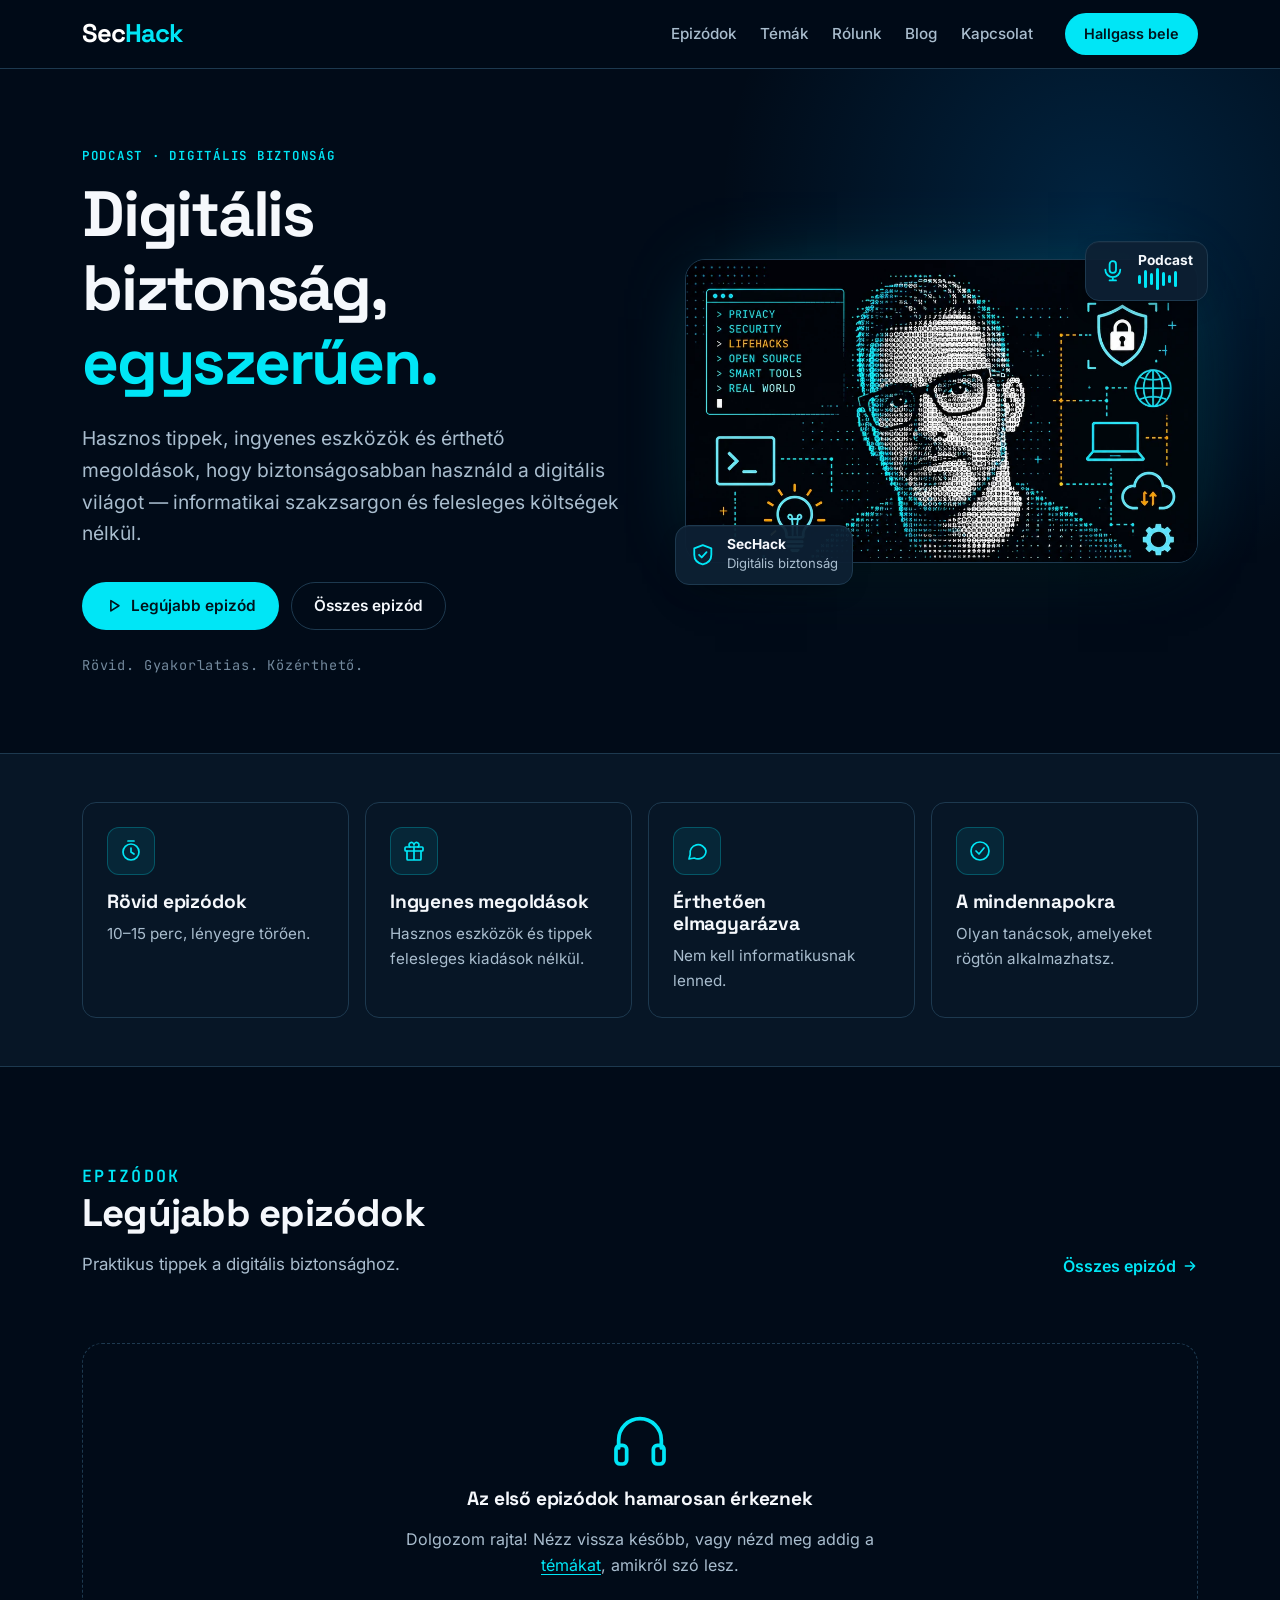
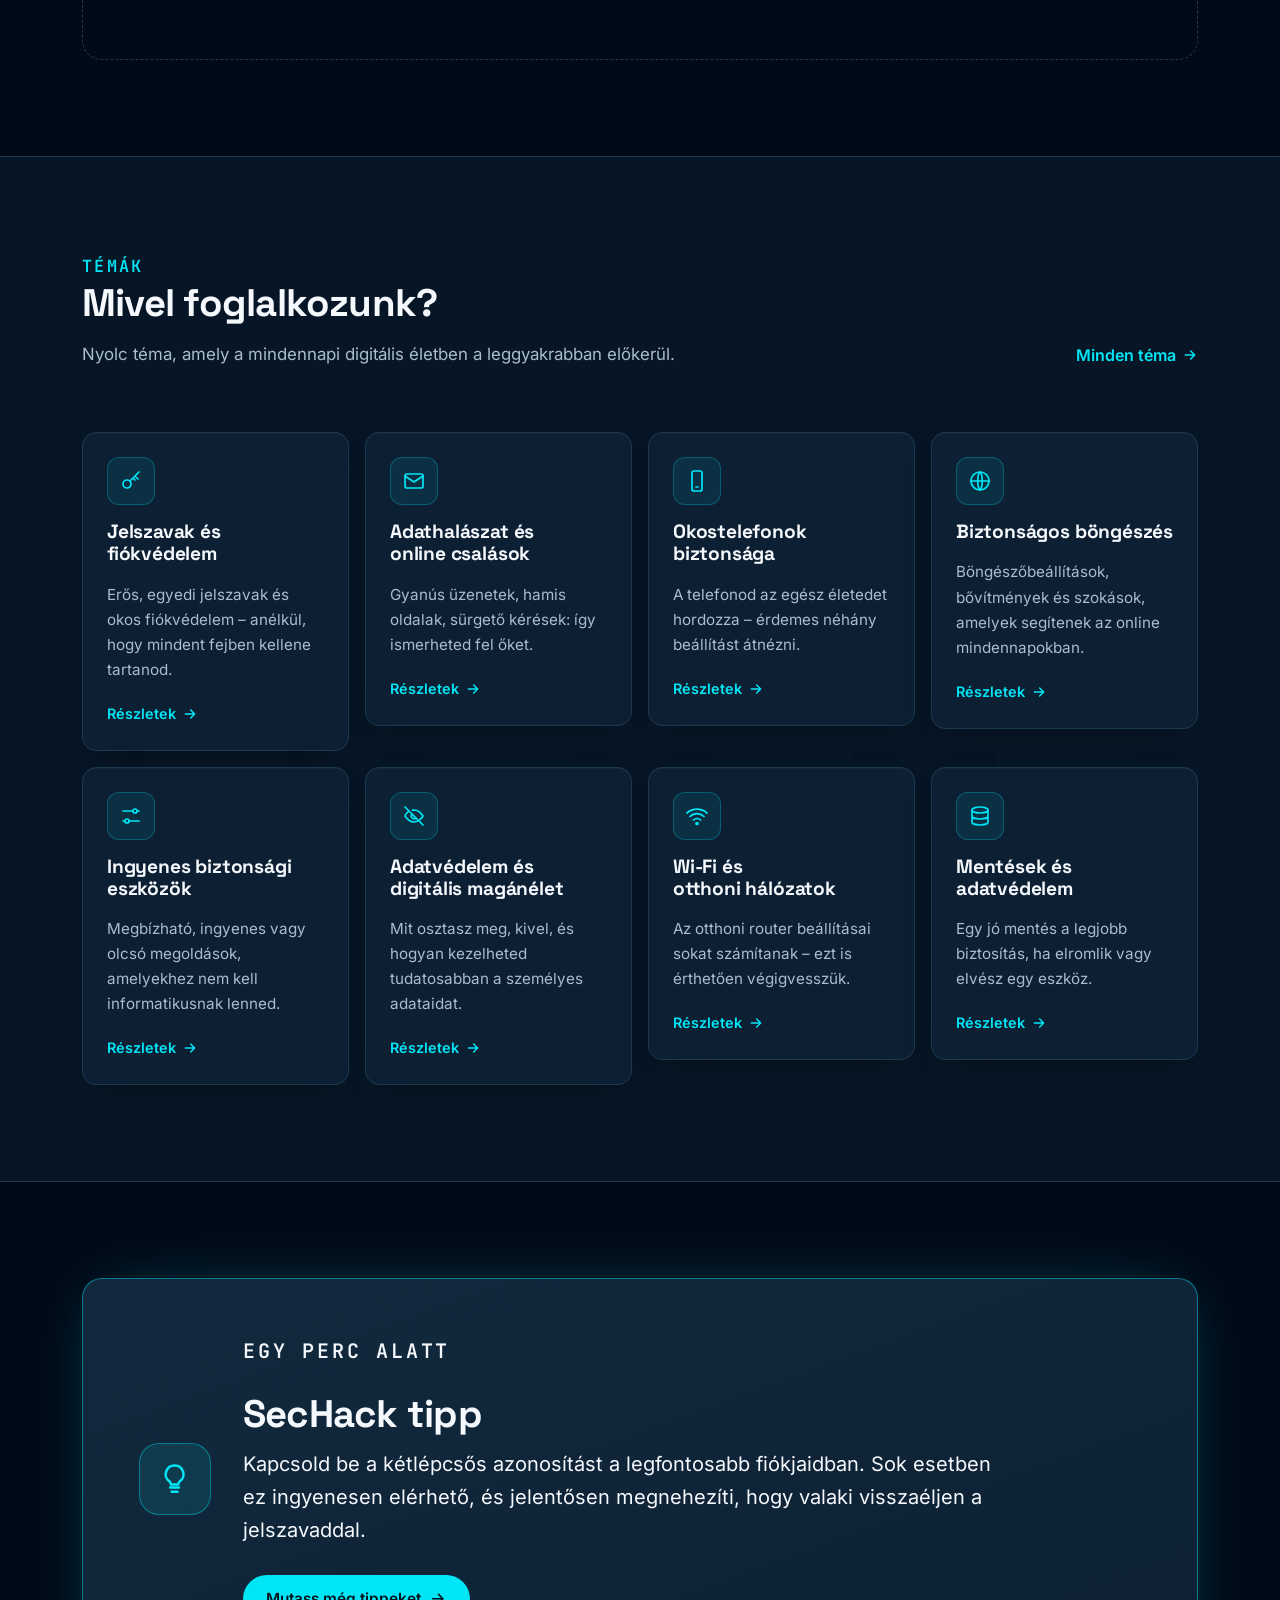
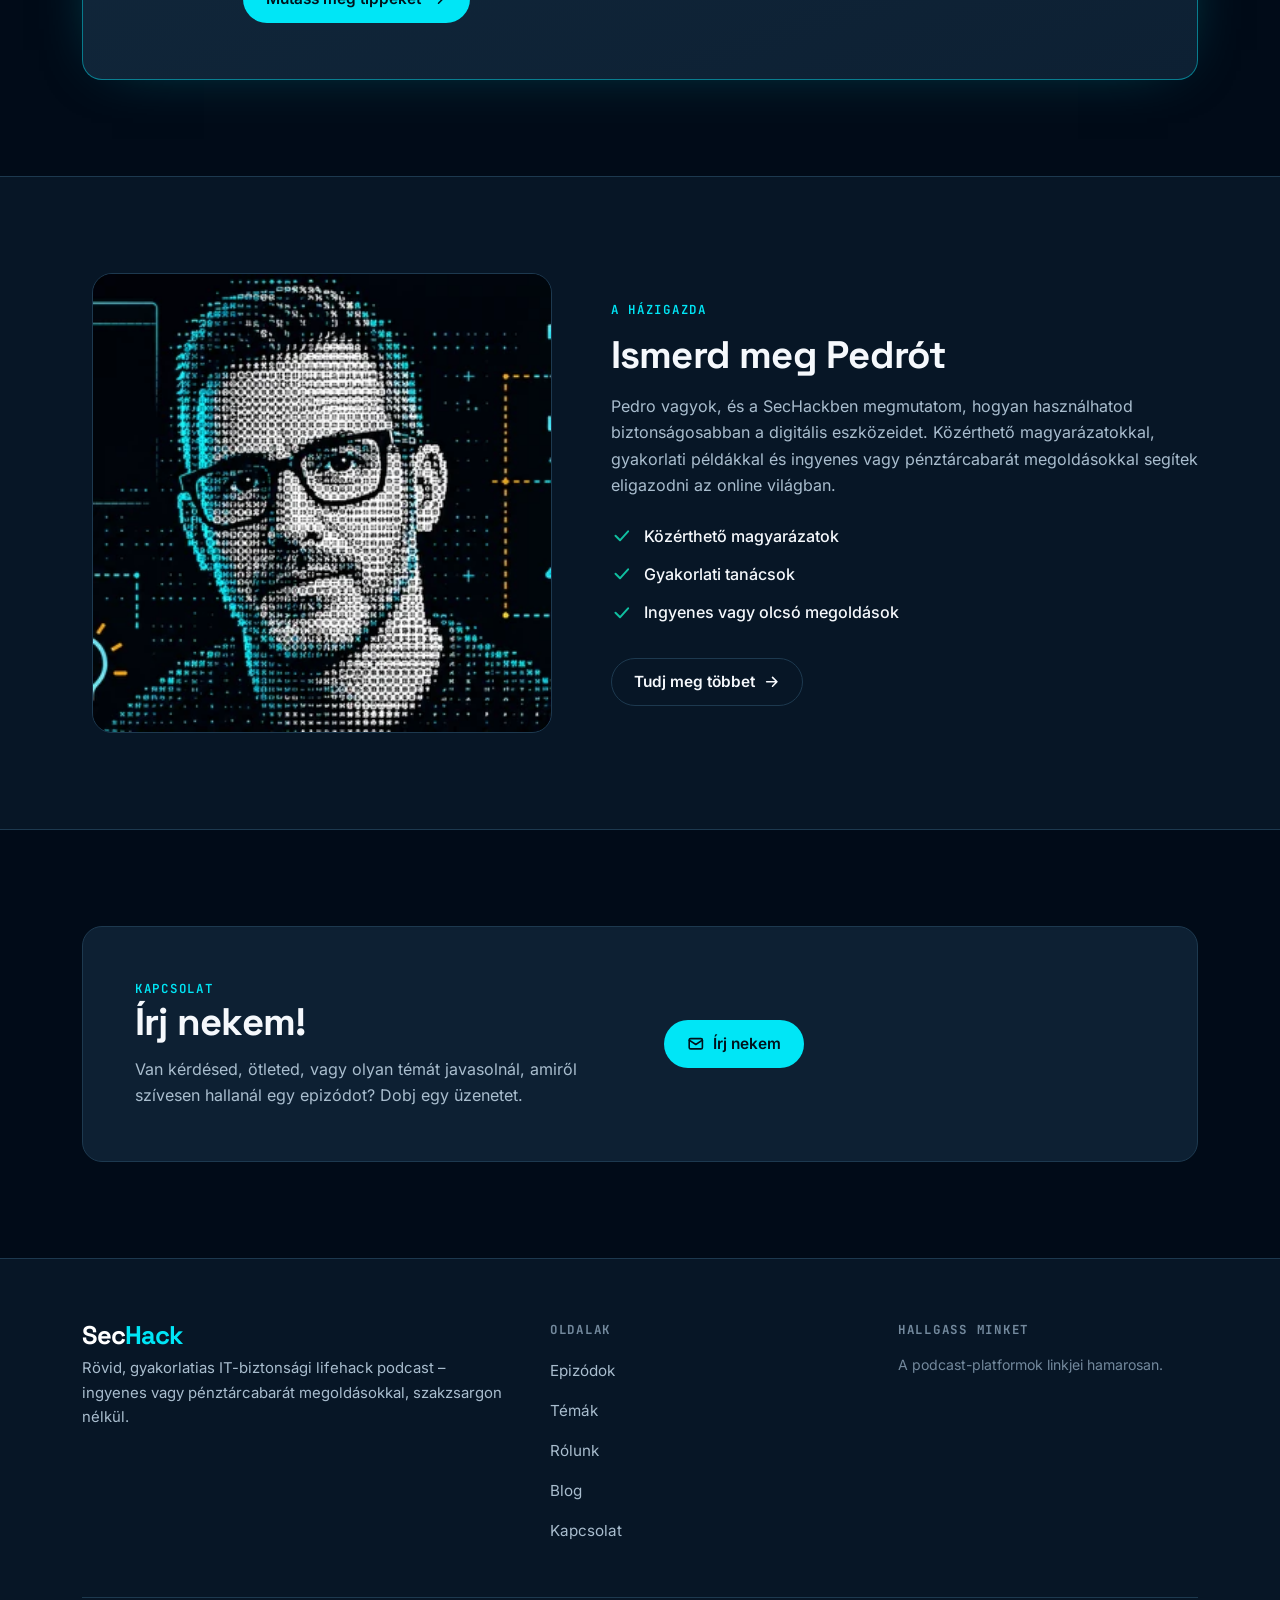
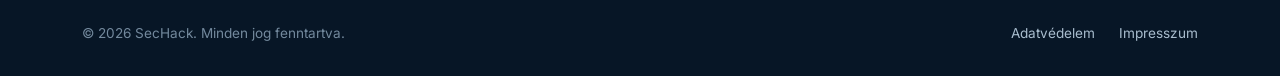
==== commit cf3c7376: "Add files via upload" ====
--- a/index.html
+++ b/index.html
@@ -55,7 +55,7 @@
       <p class="hero__tagline">Rövid. Gyakorlatias. Közérthető.</p>
     </div>
     <div class="hero__art">
-      <img class="hero__portrait" src="assets/images/pedro-portrait.webp" width="960" height="616" alt="Pedro, a SecHack podcast házigazdája kézre támasztott állal, mellette mikrofon, pajzs és lakat ikon" fetchpriority="high">
+      <img class="hero__portrait" src="assets/images/pedro-portrait.webp" width="960" height="570" alt="Pedro pontozott stílusú portréja szemüvegben, körülötte pajzs, lakat, laptop és felhő ikonok" fetchpriority="high">
       <div class="hero__badge hero__badge--wave" aria-hidden="true"><svg class="icon" aria-hidden="true" focusable="false"><use href="#i-mic"></use></svg><div><strong>Podcast</strong><span class="wave"><i></i><i></i><i></i><i></i><i></i><i></i><i></i></span></div></div>
       <div class="hero__badge hero__badge--shield" aria-hidden="true"><svg class="icon" aria-hidden="true" focusable="false"><use href="#i-shield-check"></use></svg><div><strong>SecHack</strong>Digitális biztonság</div></div>
     </div>
@@ -103,7 +103,7 @@
 
 <section class="section section--alt" aria-labelledby="about-title">
   <div class="container about">
-    <div class="about__media"><img src="assets/images/pedro-avatar.webp" width="320" height="320" loading="lazy" alt="Pedro rajzolt portréja szemüvegben, kezét az álla alá támasztva"></div>
+    <div class="about__media"><img src="assets/images/pedro-avatar.webp" width="320" height="320" loading="lazy" alt="Pedro pontozott stílusú portréja szemüvegben"></div>
     <div>
       <p class="eyebrow">A házigazda</p>
       <h2 id="about-title">Ismerd meg Pedrót</h2>
--- a/assets/css/styles.css
+++ b/assets/css/styles.css
@@ -161,7 +161,7 @@
 .hero__actions { display: flex; flex-wrap: wrap; gap: var(--s-3); margin-bottom: var(--s-5); }
 .hero__tagline { font-family: var(--font-mono); font-size: .85rem; letter-spacing: .06em; color: var(--text-3); margin: 0; }
 .hero__art { position: relative; max-width: 600px; width: 100%; margin-inline: auto; }
-.hero__portrait { border-radius: var(--r-lg); border: 1px solid var(--border); background: var(--bg-2); aspect-ratio: 960 / 616; width: 100%; object-fit: cover; box-shadow: 0 30px 60px -30px rgba(0,0,0,.9), 0 0 80px -30px rgba(0,230,246,.35); }
+.hero__portrait { border-radius: var(--r-lg); border: 1px solid var(--border); background: var(--bg-2); aspect-ratio: 960 / 570; width: 100%; object-fit: cover; box-shadow: 0 30px 60px -30px rgba(0,0,0,.9), 0 0 80px -30px rgba(0,230,246,.35); }
 .hero__badge { position: absolute; display: flex; align-items: center; gap: var(--s-3); background: rgba(13,32,51,.94); border: 1px solid var(--border); border-radius: var(--r-md); padding: 10px 14px; font-size: .82rem; color: var(--text-2); box-shadow: var(--shadow-card); }
 .hero__badge strong { display: block; color: var(--text); font-size: .86rem; line-height: 1.2; }
 .hero__badge .icon { width: 1.6rem; height: 1.6rem; color: var(--cyan); }
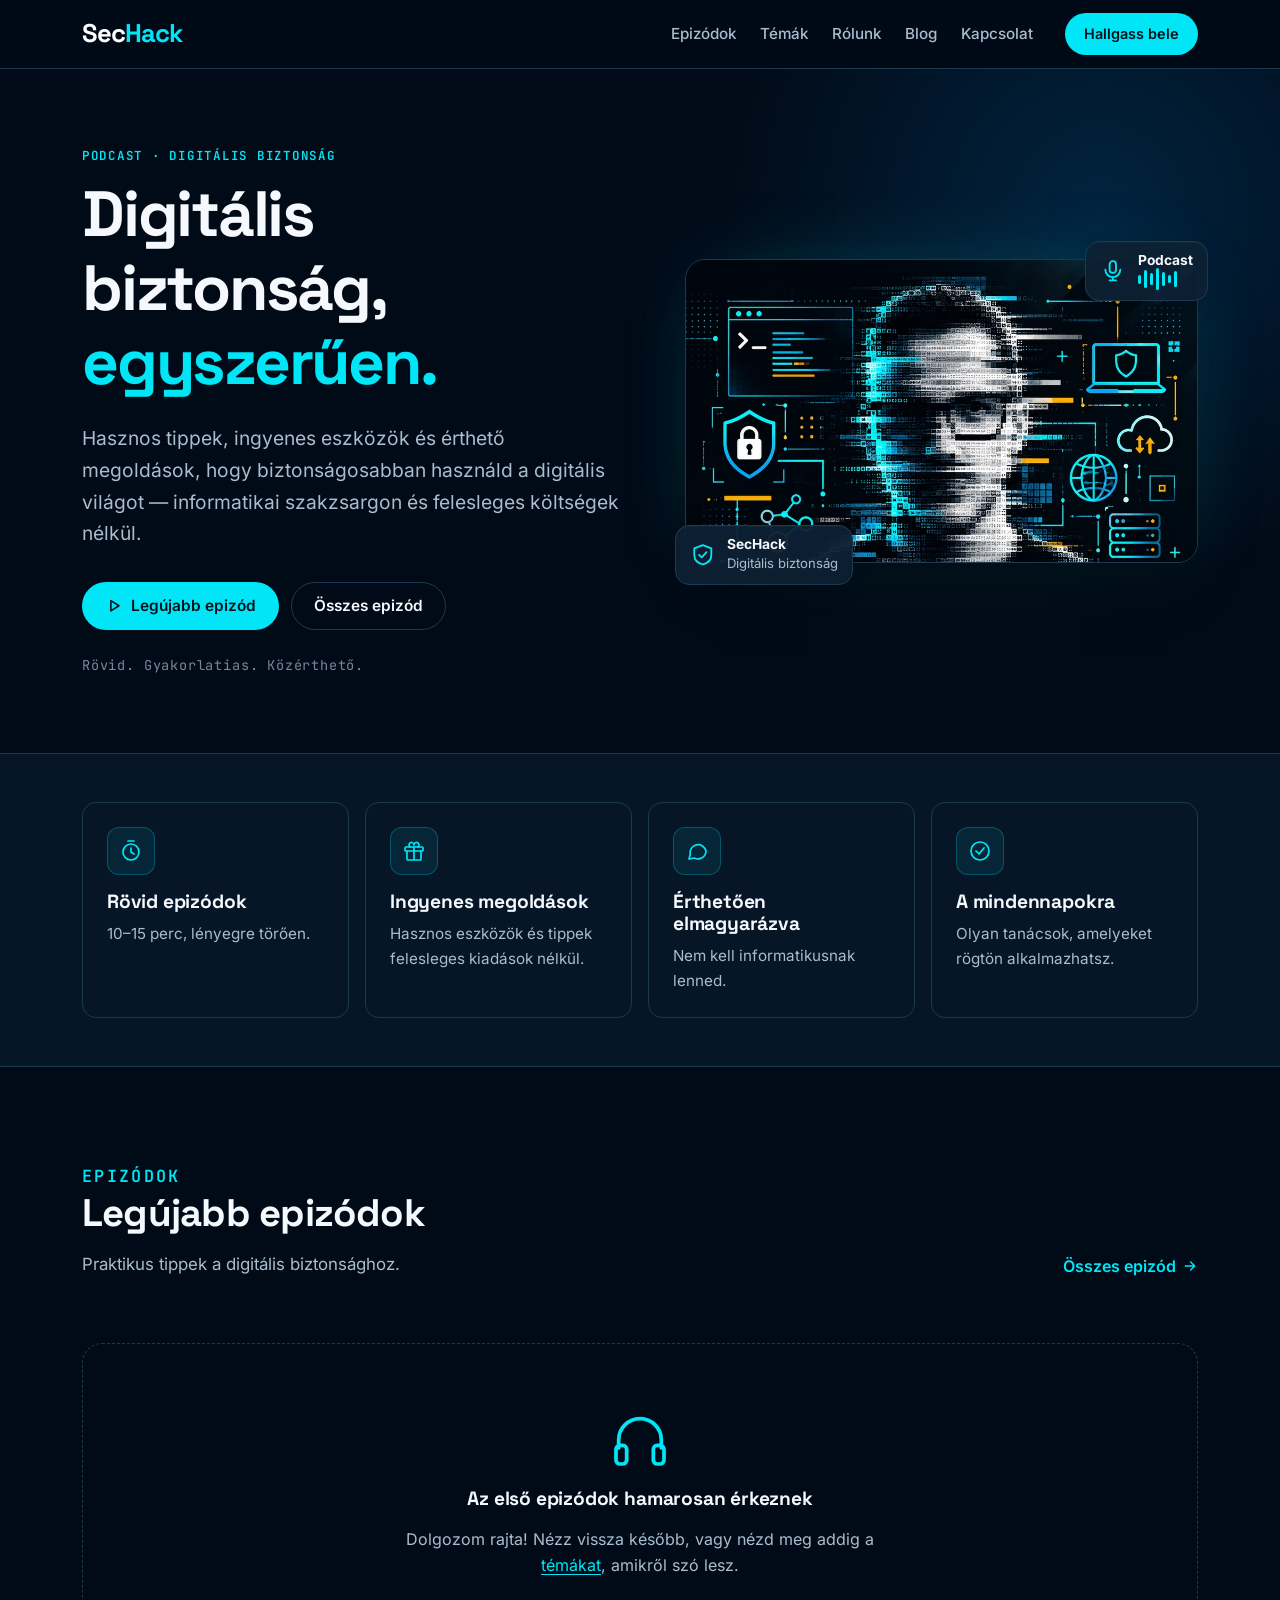
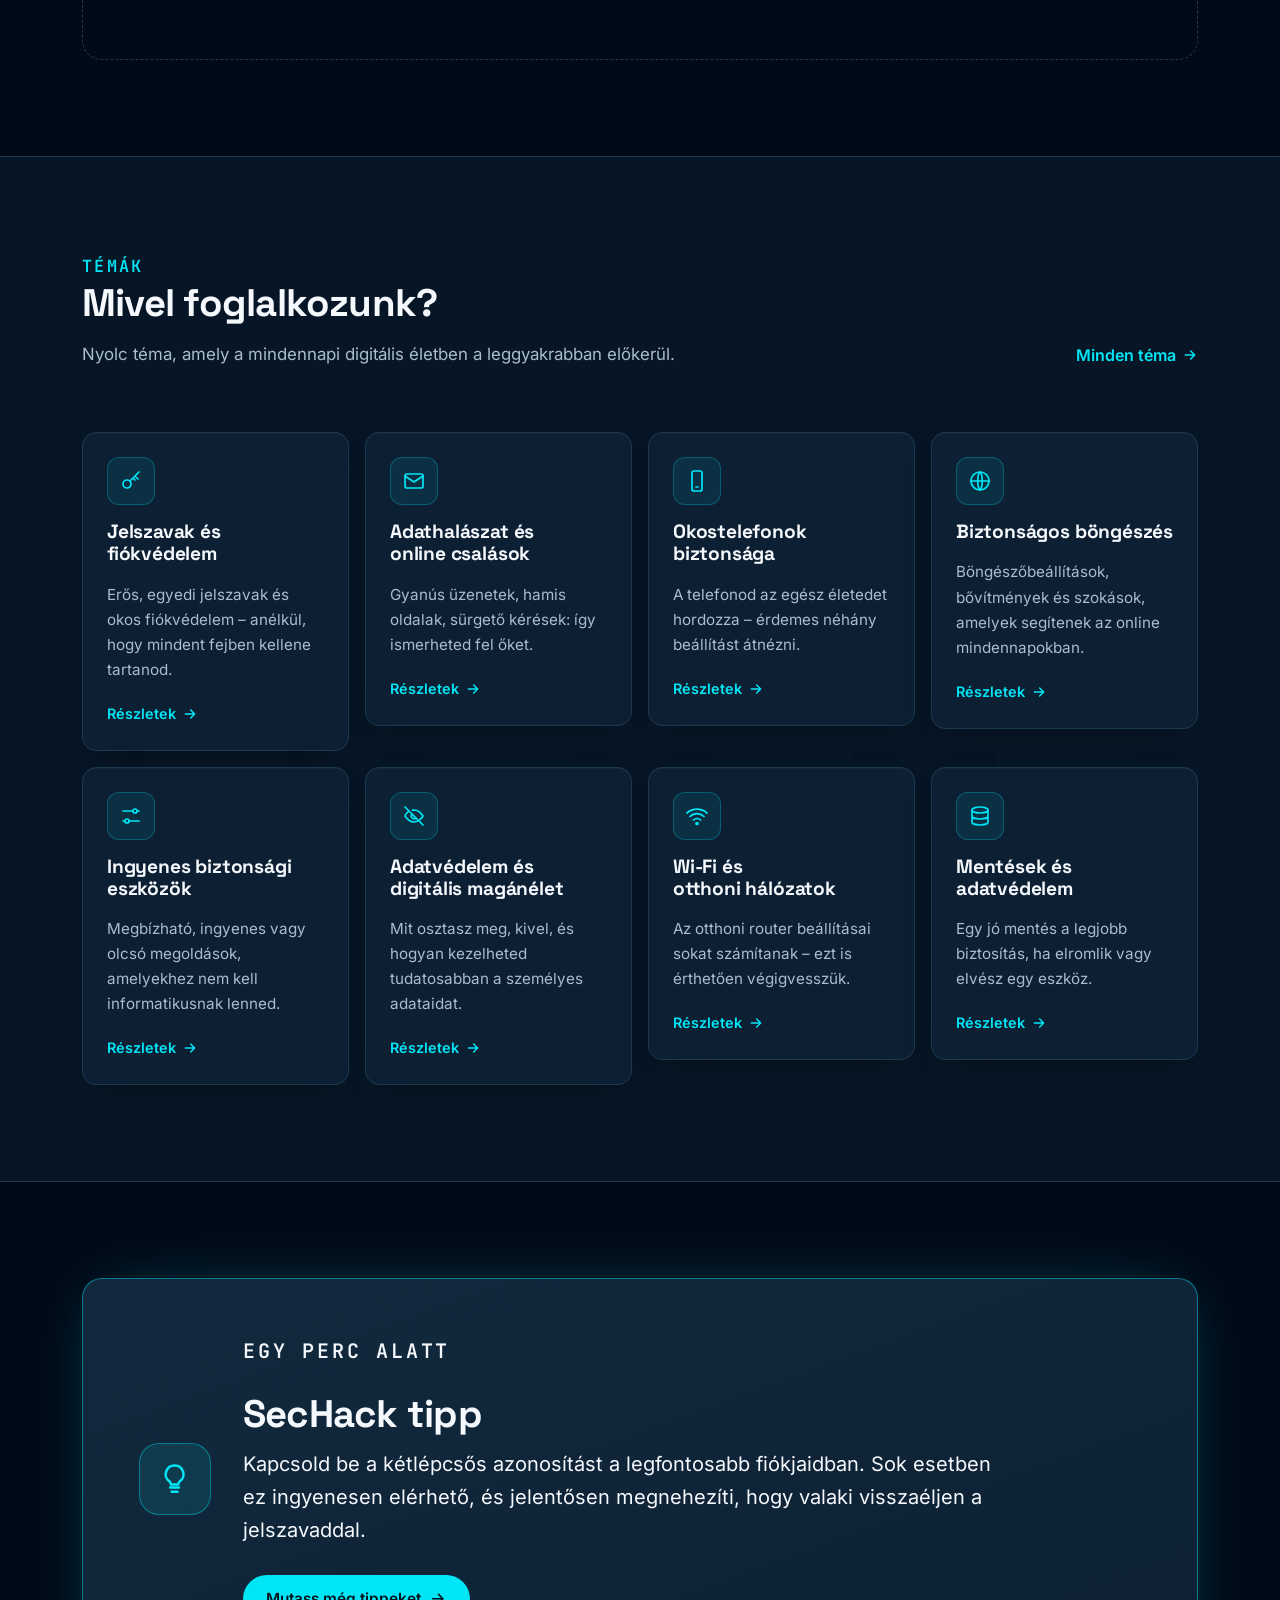
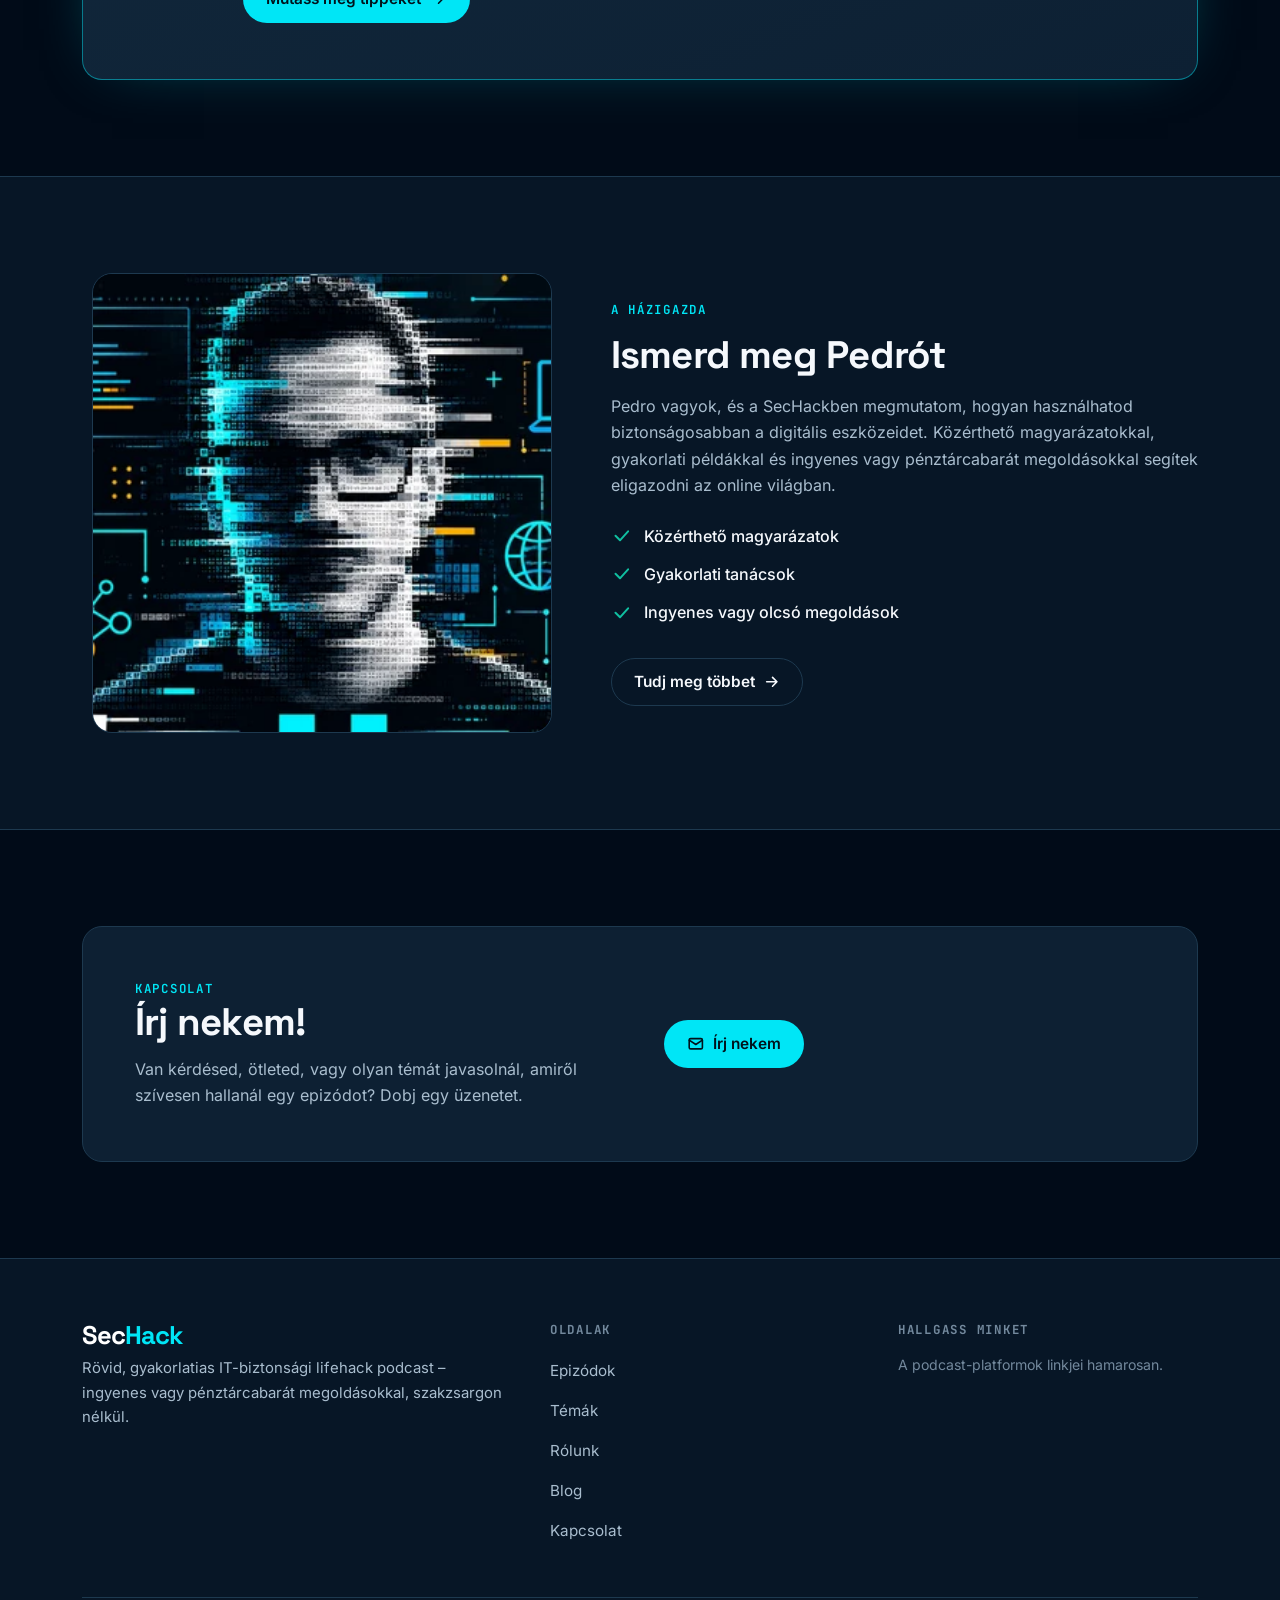
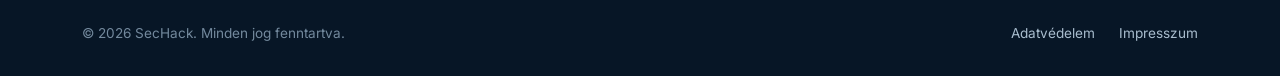
==== commit 075251a3: "Add files via upload" ====
--- a/index.html
+++ b/index.html
@@ -55,7 +55,7 @@
       <p class="hero__tagline">Rövid. Gyakorlatias. Közérthető.</p>
     </div>
     <div class="hero__art">
-      <img class="hero__portrait" src="assets/images/pedro-portrait.webp" width="960" height="570" alt="Pedro pontozott stílusú portréja szemüvegben, körülötte pajzs, lakat, laptop és felhő ikonok" fetchpriority="high">
+      <img class="hero__portrait" src="assets/images/pedro-portrait.webp" width="960" height="570" alt="Pedro pixeles, digitális stílusú portréja, körülötte pajzs, lakat, laptop és felhő ikonok" fetchpriority="high">
       <div class="hero__badge hero__badge--wave" aria-hidden="true"><svg class="icon" aria-hidden="true" focusable="false"><use href="#i-mic"></use></svg><div><strong>Podcast</strong><span class="wave"><i></i><i></i><i></i><i></i><i></i><i></i><i></i></span></div></div>
       <div class="hero__badge hero__badge--shield" aria-hidden="true"><svg class="icon" aria-hidden="true" focusable="false"><use href="#i-shield-check"></use></svg><div><strong>SecHack</strong>Digitális biztonság</div></div>
     </div>
@@ -103,7 +103,7 @@
 
 <section class="section section--alt" aria-labelledby="about-title">
   <div class="container about">
-    <div class="about__media"><img src="assets/images/pedro-avatar.webp" width="320" height="320" loading="lazy" alt="Pedro pontozott stílusú portréja szemüvegben"></div>
+    <div class="about__media"><img src="assets/images/pedro-avatar.webp" width="320" height="320" loading="lazy" alt="Pedro pixeles, digitális stílusú portréja"></div>
     <div>
       <p class="eyebrow">A házigazda</p>
       <h2 id="about-title">Ismerd meg Pedrót</h2>
